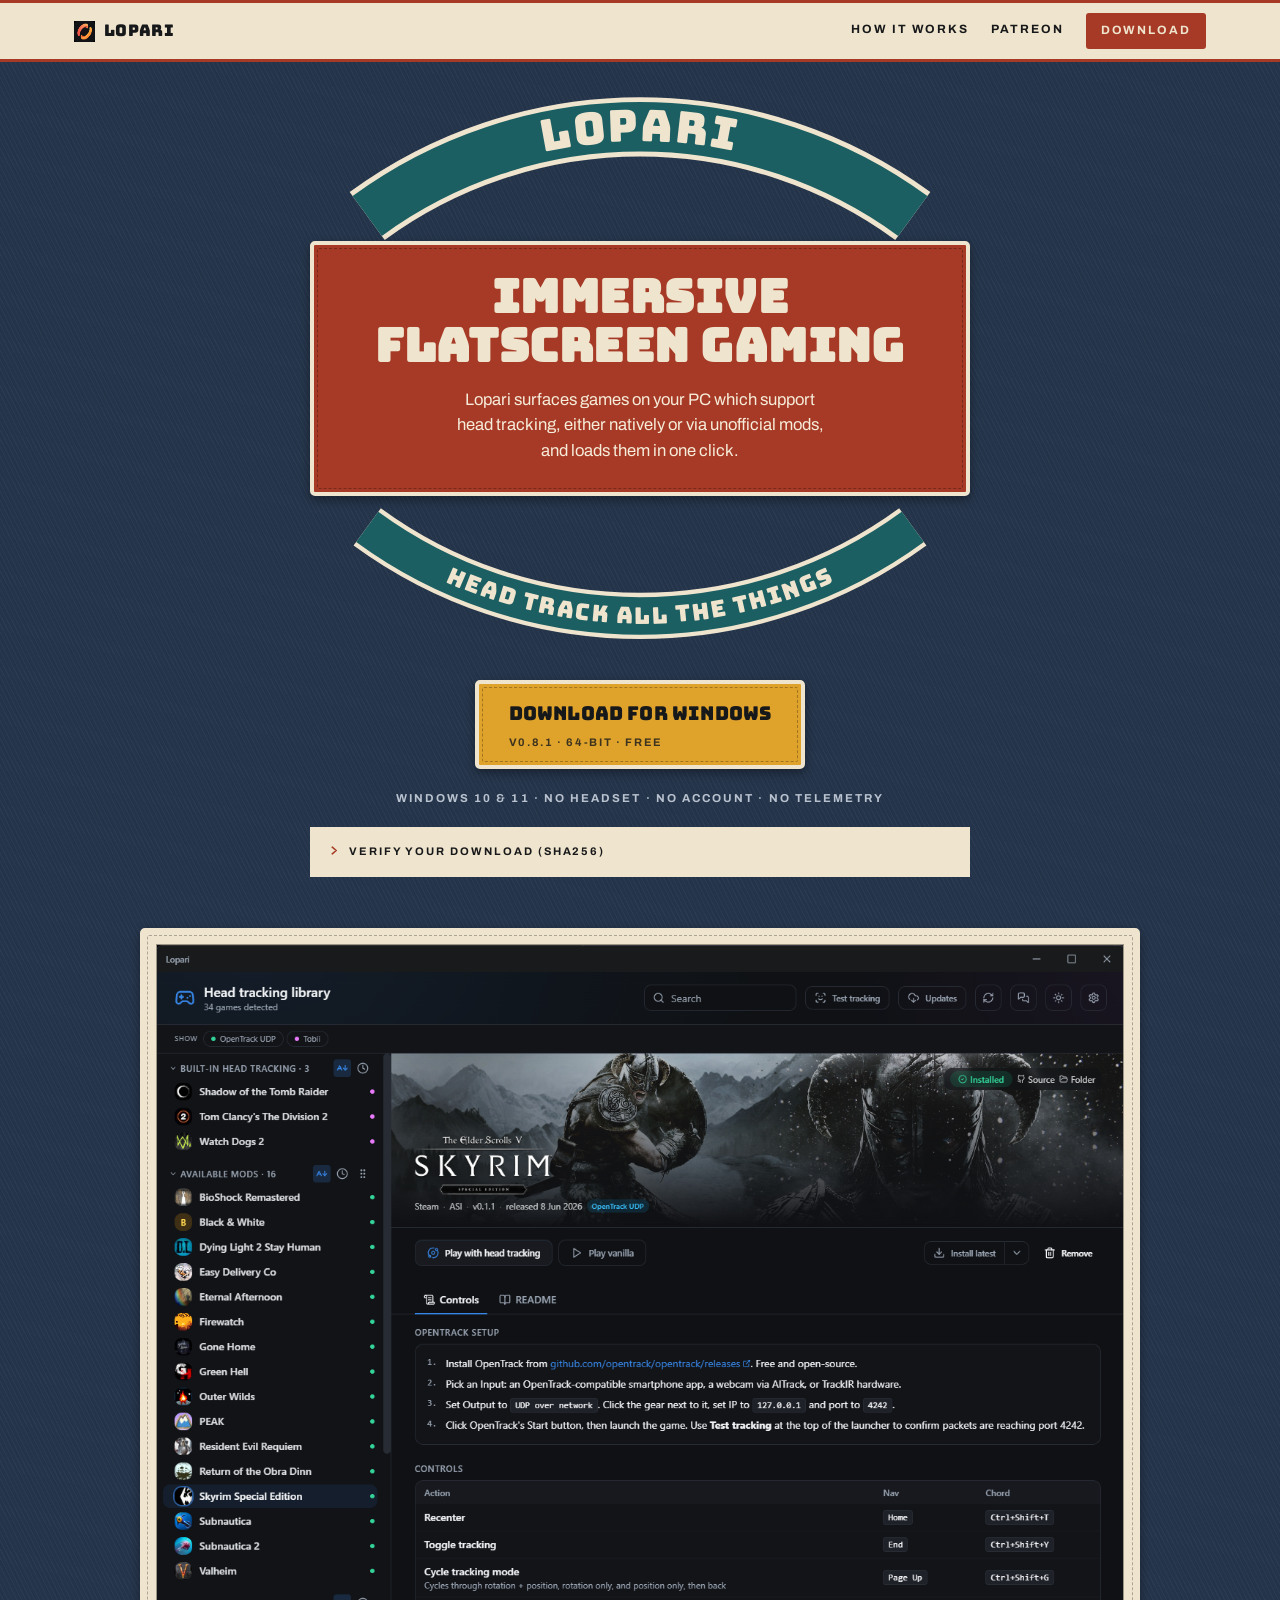
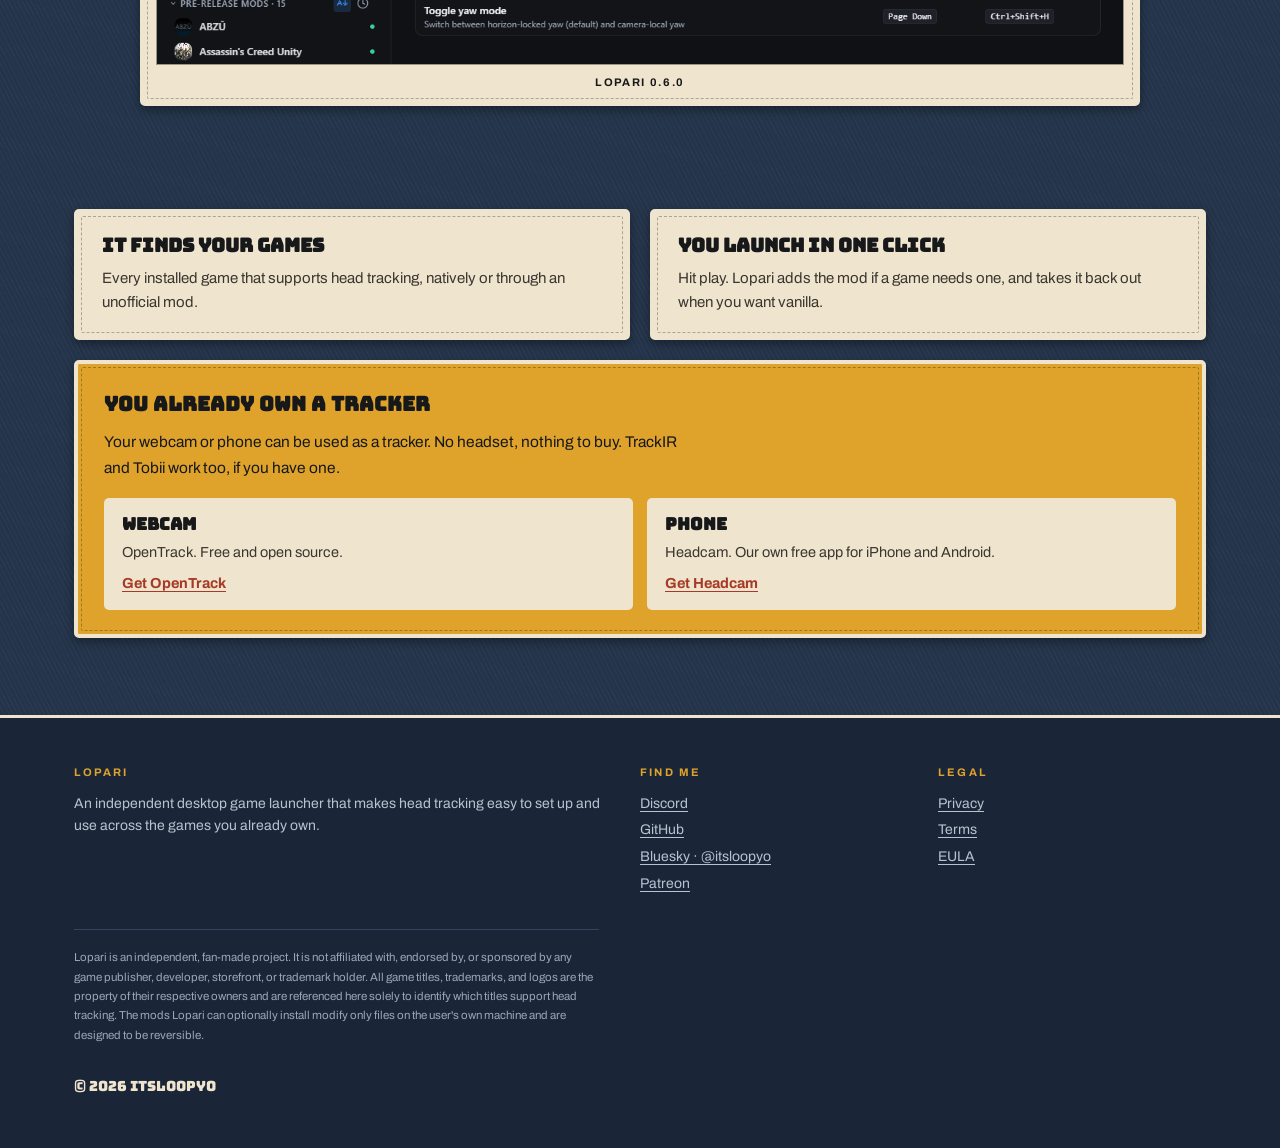
==== index.html @ d5bd9bbd "release: surface Lopari v0.8.1 on the download section" ====
<!doctype html>
<html lang="en">
<head>
<meta charset="utf-8" />
<meta name="viewport" content="width=device-width,initial-scale=1" />
<title>Lopari - a launcher for the head-tracking-capable games on your PC</title>
<meta name="description" content="Lopari is a desktop game launcher. It surfaces the games you have installed that support head tracking, and launches any of them in one click." />
<meta property="og:title" content="Lopari" />
<meta property="og:description" content="A launcher for the head-tracking-capable games on your PC." />
<meta property="og:image" content="favicon.png" />
<meta name="theme-color" content="#24344a" />
<link rel="icon" type="image/png" href="favicon.png" />
<link rel="apple-touch-icon" href="favicon.png" />
<link rel="preload" href="fonts/bungee-latin.woff2" as="font" type="font/woff2" crossorigin />
<link rel="preload" href="fonts/archivo-latin-var.woff2" as="font" type="font/woff2" crossorigin />
<link rel="stylesheet" href="styles.css?v=3" />
</head>
<body>

<a class="skip-link" href="#main">Skip to content</a>

<header class="masthead">
  <div class="mast-row">
    <a href="index.html" class="mast-brand">
      <img src="favicon.png" alt="" width="21" height="21" />
      <span>Lopari</span>
    </a>
    <nav class="mast-nav" aria-label="Primary">
      <a href="#how">How it works</a>
      <a href="https://patreon.com/itsloopyo" target="_blank" rel="noopener">Patreon</a>
      <!-- MAST_DOWNLOAD:START -->
      <a class="action mast-cta" href="https://github.com/itsloopyo/lopari-releases/releases/download/v0.8.1/Lopari_0.8.1_x64-setup.exe">Download</a>
      <!-- MAST_DOWNLOAD:END -->
    </nav>
  </div>
</header>

<main id="main" class="wrap">

<section class="back" id="top">
  <svg class="rocker" viewBox="0 0 600 138" role="img" aria-label="Lopari">
    <path id="topArc" d="M52 110 A 420 420 0 0 1 548 110" fill="none" />
    <use href="#topArc" class="edge" />
    <use href="#topArc" class="field" />
    <text dy="13"><textPath href="#topArc" startOffset="50%" text-anchor="middle">LOPARI</textPath></text>
  </svg>

  <div class="crest patch">
    <h1>Immersive flatscreen gaming</h1>
    <p>
      Lopari surfaces games on your PC which support head tracking, either
      natively or via unofficial mods, and loads them in one click.
    </p>
  </div>

  <svg class="rocker small" viewBox="0 0 600 142" role="img" aria-label="Head track all the things">
    <path id="botArc" d="M52 28 A 420 420 0 0 0 548 28" fill="none" />
    <use href="#botArc" class="edge" />
    <use href="#botArc" class="field" />
    <text dy="7"><textPath href="#botArc" startOffset="50%" text-anchor="middle">HEAD TRACK ALL THE THINGS</textPath></text>
  </svg>

  <!-- HERO_DOWNLOAD:START -->
  <div class="hero-actions">
    <a class="action" href="https://github.com/itsloopyo/lopari-releases/releases/download/v0.8.1/Lopari_0.8.1_x64-setup.exe">
      <span class="action-main">Download for Windows</span>
      <span class="action-sub">v0.8.1 · 64-bit · free</span>
    </a>
  </div>
  <p class="hero-spec">Windows 10 &amp; 11 · No headset · No account · No telemetry</p>
  <details class="download-verify">
    <summary>Verify your download (SHA256)</summary>
    <p>Optional. Confirm the installer matches what CI built:</p>
    <pre><code>Get-FileHash .\Lopari_0.8.1_x64-setup.exe -Algorithm SHA256</code></pre>
    <p>Expected digest for this release:</p>
    <p><code class="sha-digest">e4c35763a89f9e93c17691004181b3b7af834175a541b68fea703dab5a904b85</code></p>
  </details>
  <!-- HERO_DOWNLOAD:END -->

  <figure class="woven patch">
    <img src="screenshot-hero.png" width="1319" height="981"
         alt="The Lopari launcher: a sidebar of detected head-tracking games with Skyrim selected, showing its head-tracking controls and setup." />
    <figcaption>Lopari 0.6.0</figcaption>
  </figure>
</section>

<div class="ribbons" id="how">
  <section class="ribbon patch">
    <h2>It finds your games</h2>
    <p>Every installed game that supports head tracking, natively or through an unofficial mod.</p>
  </section>
  <section class="ribbon patch">
    <h2>You launch in one click</h2>
    <p>Hit play. Lopari adds the mod if a game needs one, and takes it back out when you want vanilla.</p>
  </section>
</div>

<section class="bring patch">
  <h2>You already own a tracker</h2>
  <p>
    Your webcam or phone can be used as a tracker. No headset, nothing to buy.
    TrackIR and Tobii work too, if you have one.
  </p>
  <div class="picks">
    <div class="pick">
      <h3>Webcam</h3>
      <p>OpenTrack. Free and open source.</p>
      <p><a href="https://github.com/opentrack/opentrack/releases" target="_blank" rel="noopener">Get OpenTrack</a></p>
    </div>
    <div class="pick">
      <h3>Phone</h3>
      <p>Headcam. Our own free app for iPhone and Android.</p>
      <p><a href="https://headcam.app" target="_blank" rel="noopener">Get Headcam</a></p>
    </div>
  </div>
</section>

</main>

<footer class="colophon">
  <div class="colo-grid">
    <div class="colo-cell">
      <p class="colo-label">Lopari</p>
      <p>An independent desktop game launcher that makes head tracking easy to set up and use across the games you already own.</p>
    </div>
    <div class="colo-cell">
      <p class="colo-label">Find me</p>
      <ul>
        <li><a href="https://discord.com/invite/dxyZdyFNT9" target="_blank" rel="noopener">Discord</a></li>
        <li><a href="https://github.com/itsloopyo" target="_blank" rel="noopener">GitHub</a></li>
        <li><a href="https://bsky.app/profile/itsloopyo.bsky.social" target="_blank" rel="noopener">Bluesky · @itsloopyo</a></li>
        <li><a href="https://patreon.com/itsloopyo" target="_blank" rel="noopener">Patreon</a></li>
      </ul>
    </div>
    <div class="colo-cell">
      <p class="colo-label">Legal</p>
      <ul>
        <li><a href="privacy.html">Privacy</a></li>
        <li><a href="terms.html">Terms</a></li>
        <li><a href="eula.html">EULA</a></li>
      </ul>
    </div>

    <p class="disclaimer">
    Lopari is an independent, fan-made project. It is not affiliated with, endorsed by, or sponsored by any game publisher, developer, storefront, or trademark holder. All game titles, trademarks, and logos are the property of their respective owners and are referenced here solely to identify which titles support head tracking. The mods Lopari can optionally install modify only files on the user's own machine and are designed to be reversible.
  </p>

    <p class="copyline">© 2026 itsloopyo</p>
  </div>
</footer>

</body>
</html>
---- styles.css ----
@font-face {
  font-family: "Bungee";
  src: url("fonts/bungee-latin.woff2") format("woff2");
  font-weight: 400;
  font-style: normal;
  font-display: swap;
}
@font-face {
  font-family: "Archivo";
  src: url("fonts/archivo-latin-var.woff2") format("woff2");
  font-weight: 400 700;
  font-style: normal;
  font-display: swap;
}

:root {
  --denim: #24344a;
  --denim-dk: #1a2637;
  --cream: #efe4cd;
  --cream-2: #e2d6bd;
  --thread: #b9c2cf;
  --gold: #dfa32c;
  --gold-lt: #f0b73f;
  --rust: #a63a26;
  --rust-dk: #8e3020;
  --teal: #1c5f63;
  --ink: #17181a;
  --ink-2: #3a3630;

  --disp: "Bungee", system-ui, sans-serif;
  --body: "Archivo", system-ui, sans-serif;

  --shell: 1180px;
  --pad: 24px;
}

* { box-sizing: border-box; margin: 0; padding: 0; }

html {
  -webkit-text-size-adjust: 100%;
  scroll-behavior: smooth;
}
@media (prefers-reduced-motion: reduce) {
  html { scroll-behavior: auto; }
  *, *::before, *::after {
    animation-duration: 0.01ms !important;
    animation-iteration-count: 1 !important;
    transition-duration: 0.01ms !important;
  }
}

body {
  background: var(--denim);
  color: var(--cream);
  font-family: var(--body);
  font-size: 16px;
  line-height: 1.6;
  text-rendering: optimizeLegibility;
  -webkit-font-smoothing: antialiased;
  /* denim twill: two passes of the same weave angle */
  background-image:
    repeating-linear-gradient(63deg, rgba(255,255,255,0.030) 0 1px, transparent 1px 4px),
    repeating-linear-gradient(63deg, rgba(0,0,0,0.045) 0 1px, transparent 1px 7px);
}

img { display: block; max-width: 100%; height: auto; }
ul, ol { list-style: none; }
a { color: inherit; }

::selection { background: var(--gold); color: var(--ink); }

:focus-visible {
  outline: 3px solid var(--ink);
  outline-offset: 2px;
  box-shadow: 0 0 0 6px var(--gold);
}

* { scrollbar-color: var(--gold) var(--denim-dk); }
::-webkit-scrollbar { width: 13px; height: 13px; }
::-webkit-scrollbar-track { background: var(--denim-dk); }
::-webkit-scrollbar-thumb { background: var(--gold); border: 3px solid var(--denim-dk); }

.wrap { max-width: var(--shell); margin: 0 auto; padding: 0 var(--pad); }

.skip-link {
  position: absolute;
  left: 16px;
  top: -60px;
  background: var(--gold);
  color: var(--ink);
  font-weight: 700;
  font-size: 12px;
  letter-spacing: 0.14em;
  text-transform: uppercase;
  text-decoration: none;
  padding: 10px 16px;
  z-index: 100;
  transition: top 120ms ease;
}
.skip-link:focus { top: 16px; }

/* ------------------------------------------------------------------ *
 * A patch. Merrowed edge, then the stitch line just inside it.
 * ------------------------------------------------------------------ */
.patch {
  position: relative;
  border: 4px solid var(--cream);
  border-radius: 5px;
  box-shadow: 0 4px 10px rgba(0, 0, 0, 0.34);
}
.patch::after {
  content: "";
  position: absolute;
  inset: 3px;
  border: 1.5px dashed rgba(0, 0, 0, 0.28);
  border-radius: 2px;
  pointer-events: none;
}

/* ------------------------------------------------------------------ *
 * Woven-label masthead. Shared with the legal pages.
 * ------------------------------------------------------------------ */
.masthead {
  background: var(--cream);
  color: var(--ink);
  border-top: 3px solid var(--rust);
  border-bottom: 3px solid var(--rust);
}
.mast-row {
  max-width: var(--shell);
  margin: 0 auto;
  padding: 0 var(--pad);
  display: flex;
  align-items: center;
  gap: 26px;
  height: 56px;
}
.mast-brand {
  display: flex;
  align-items: center;
  gap: 9px;
  font-family: var(--disp);
  font-size: 16px;
  letter-spacing: 0.02em;
  text-decoration: none;
}
.mast-brand img { width: 21px; height: 21px; }
.mast-nav {
  margin-left: auto;
  display: flex;
  align-items: center;
  gap: 22px;
}
.mast-nav a {
  font-size: 12px;
  font-weight: 700;
  letter-spacing: 0.16em;
  text-transform: uppercase;
  text-decoration: none;
  padding: 4px 0;
  border-bottom: 2px solid transparent;
  transition: border-color 130ms ease;
}
.mast-nav a:hover { border-bottom-color: var(--rust); }
.mast-nav .mast-cta {
  background: var(--rust);
  color: var(--cream);
  padding: 8px 15px;
  border-radius: 3px;
  border-bottom: none;
  transition: background 130ms ease;
  font-family: var(--body);
  font-size: 12px;
  border: 0;
  box-shadow: none;
  transform: none;
}
.mast-nav .mast-cta::after { content: none; }
.mast-nav .mast-cta:hover { background: var(--rust-dk); transform: none; }

/* ------------------------------------------------------------------ *
 * The back panel: rocker, crest, rocker.
 * ------------------------------------------------------------------ */
@keyframes settle {
  from { transform: translateY(-11px) scale(0.985); }
  to { transform: none; }
}
.back > .rocker,
.back > .crest {
  animation: settle 620ms cubic-bezier(0.16, 1, 0.3, 1) backwards;
}
.back > .crest { animation-delay: 70ms; }
.back > .rocker.small { animation-delay: 140ms; }

.back {
  padding: clamp(22px, 2.6vw, 40px) 0 clamp(30px, 4vw, 56px);
  text-align: center;
}

.rocker {
  width: min(660px, 100%);
  margin: 0 auto;
  display: block;
}
.rocker text {
  font-family: var(--disp);
  fill: var(--cream);
  font-size: 40px;
  letter-spacing: 0.06em;
}
.rocker .edge { stroke: var(--cream); stroke-width: 54; fill: none; }
.rocker .field { stroke: var(--teal); stroke-width: 45; fill: none; }
.rocker.small text { font-size: 21px; }
.rocker.small .edge { stroke-width: 42; }
.rocker.small .field { stroke-width: 34; }

.crest {
  width: min(660px, 100%);
  margin: -6px auto 0;
  background: var(--rust);
  padding: clamp(18px, 2.2vw, 28px) clamp(18px, 3vw, 36px);
}
.crest h1 {
  font-family: var(--disp);
  font-size: clamp(25px, 3.6vw, 46px);
  line-height: 1.06;
  letter-spacing: 0.01em;
  text-wrap: balance;
}
.crest p {
  margin: 16px auto 0;
  max-width: 38ch;
  font-size: clamp(15px, 1.3vw, 17.5px);
  line-height: 1.55;
  color: #f6ecd9;
}

/* The download patch. These class names (action, action-main, action-sub,
   hero-spec, download-verify, sha-digest, mast-cta) are regenerated verbatim
   inside index.html's MAST_DOWNLOAD and HERO_DOWNLOAD markers by
   scripts/update-latest.mjs at release time. Renaming one here without
   editing that script in the same commit silently reverts the hero on the
   next release. Check with a round trip: run the generator, diff the page. */
.hero-actions {
  margin-top: clamp(18px, 2.2vw, 28px);
  display: flex;
  flex-wrap: wrap;
  gap: 14px;
  justify-content: center;
}
.action {
  position: relative;
  display: inline-block;
  background: var(--gold);
  color: var(--ink);
  border: 4px solid var(--cream);
  border-radius: 5px;
  box-shadow: 0 4px 10px rgba(0, 0, 0, 0.34);
  padding: 15px 30px 13px;
  text-decoration: none;
  text-align: left;
  font-family: var(--disp);
  font-size: 19px;
  letter-spacing: 0.01em;
  transition: transform 140ms cubic-bezier(0.2, 0.9, 0.2, 1), background 140ms ease;
}
.action::after {
  content: "";
  position: absolute;
  inset: 3px;
  border: 1.5px dashed rgba(0, 0, 0, 0.28);
  border-radius: 2px;
  pointer-events: none;
}
.action:hover { background: var(--gold-lt); transform: translateY(-3px) rotate(-0.6deg); }
.action:focus-visible {
  box-shadow: 0 4px 10px rgba(0, 0, 0, 0.34), 0 0 0 6px var(--gold);
}
.mast-nav .mast-cta:focus-visible { box-shadow: 0 0 0 6px var(--gold); }
.action-main { display: block; }
.action-sub {
  display: block;
  margin-top: 5px;
  font-family: var(--body);
  font-weight: 700;
  font-size: 11px;
  letter-spacing: 0.15em;
  text-transform: uppercase;
  opacity: 0.8;
}
.hero-spec {
  margin-top: 20px;
  font-size: 11.5px;
  font-weight: 700;
  letter-spacing: 0.18em;
  text-transform: uppercase;
  color: var(--thread);
}

/* woven photo label holding the screenshot */
.woven {
  margin: clamp(30px, 4vw, 56px) auto 0;
  width: min(1000px, 100%);
  background: var(--cream);
  padding: 12px 12px 0;
}
.woven img {
  width: 100%;
  border: 1px solid rgba(0, 0, 0, 0.35);
}
.woven figcaption {
  padding: 9px 2px 11px;
  color: var(--ink);
  font-size: 11px;
  font-weight: 700;
  letter-spacing: 0.15em;
  text-transform: uppercase;
}

/* ------------------------------------------------------------------ *
 * Ribbons, the tracker note, the care label.
 * ------------------------------------------------------------------ */
.ribbons {
  margin-top: clamp(30px, 4vw, 56px);
  display: grid;
  grid-template-columns: repeat(auto-fit, minmax(280px, 1fr));
  gap: 20px;
}
.ribbon {
  background: var(--cream);
  color: var(--ink);
  padding: 22px 24px;
}
.ribbon h2 {
  font-family: var(--disp);
  font-size: 19px;
  line-height: 1.2;
  margin-bottom: 9px;
}
.ribbon p { font-size: 15px; line-height: 1.6; color: var(--ink-2); }

.bring {
  margin-top: 20px;
  background: var(--gold);
  color: var(--ink);
  padding: 24px 26px;
}
.bring h2 { font-family: var(--disp); font-size: 20px; margin-bottom: 9px; }
.bring p { font-size: 15.5px; line-height: 1.62; max-width: 64ch; }
.picks {
  margin-top: 18px;
  display: grid;
  grid-template-columns: repeat(auto-fit, minmax(240px, 1fr));
  gap: 14px;
}
.pick {
  background: var(--cream);
  border-radius: 5px;
  padding: 16px 18px;
}
.pick h3 {
  font-family: var(--disp);
  font-size: 17px;
  line-height: 1.2;
  margin-bottom: 7px;
}
.pick p { font-size: 14.5px; line-height: 1.55; color: var(--ink-2); max-width: none; }
.pick p + p { margin-top: 8px; }
.pick a {
  color: var(--rust);
  font-weight: 700;
  text-underline-offset: 3px;
}
.pick a:hover { color: var(--rust-dk); }
.download-verify {
  width: min(660px, 100%);
  margin-top: 20px;
  margin-inline: auto;
  text-align: left;
  background: var(--cream);
  color: var(--ink);
  padding: 16px 20px;
}
.download-verify summary {
  cursor: pointer;
  list-style: none;
  font-size: 11px;
  font-weight: 700;
  letter-spacing: 0.18em;
  text-transform: uppercase;
}
.download-verify summary::marker { content: ""; }
.download-verify summary::-webkit-details-marker { display: none; }
.download-verify summary::before {
  content: "";
  display: inline-block;
  width: 9px;
  height: 9px;
  margin-right: 10px;
  background: var(--rust);
  -webkit-mask: url("data:image/svg+xml,%3Csvg xmlns='http://www.w3.org/2000/svg' viewBox='0 0 8 10'%3E%3Cpath d='M1.4 1.2 L6 5 L1.4 8.8' fill='none' stroke='%23000' stroke-width='1.8' stroke-linecap='round' stroke-linejoin='round'/%3E%3C/svg%3E") no-repeat center / contain;
  mask: url("data:image/svg+xml,%3Csvg xmlns='http://www.w3.org/2000/svg' viewBox='0 0 8 10'%3E%3Cpath d='M1.4 1.2 L6 5 L1.4 8.8' fill='none' stroke='%23000' stroke-width='1.8' stroke-linecap='round' stroke-linejoin='round'/%3E%3C/svg%3E") no-repeat center / contain;
  transition: transform 160ms ease;
}
.download-verify[open] summary::before { transform: rotate(90deg); }
.download-verify p { margin-top: 11px; font-size: 13.5px; color: var(--ink-2); }
.download-verify pre { margin-top: 7px; }
.download-verify code,
.download-verify pre code {
  display: block;
  padding: 10px 12px;
  background: var(--cream-2);
  border: 1px solid #c3b699;
  font-family: ui-monospace, "Cascadia Mono", Consolas, monospace;
  font-size: 12px;
  word-break: break-all;
  white-space: pre-wrap;
  font-variant-numeric: tabular-nums;
}

/* ------------------------------------------------------------------ *
 * Inside label (footer).
 * ------------------------------------------------------------------ */
.colophon {
  margin-top: clamp(48px, 6vw, 90px);
  background: var(--denim-dk);
  border-top: 3px solid var(--cream);
}
.colo-grid {
  max-width: var(--shell);
  margin: 0 auto;
  padding: clamp(28px, 3.6vw, 46px) var(--pad) clamp(34px, 4vw, 56px);
  display: grid;
  grid-template-columns: 2fr 1fr 1fr;
  gap: 30px;
}
.colo-cell .colo-label {
  font-size: 11px;
  font-weight: 700;
  letter-spacing: 0.2em;
  text-transform: uppercase;
  color: var(--gold);
  margin-bottom: 11px;
}
.colo-cell p,
.colo-cell li { font-size: 14px; line-height: 1.62; color: var(--thread); }
.colo-cell li { margin-bottom: 4px; }
.colo-cell a { text-underline-offset: 3px; }
.disclaimer {
  grid-column: 1 / -1;
  max-width: 75ch;
  border-top: 1px solid #33445e;
  padding-top: 18px;
  font-size: 11.5px;
  line-height: 1.68;
  color: #9aa6b8;
}
.copyline {
  grid-column: 1 / -1;
  font-family: var(--disp);
  font-size: 14px;
  color: var(--cream);
}

/* ------------------------------------------------------------------ *
 * Legal pages.
 * ------------------------------------------------------------------ */
.legal {
  max-width: 74ch;
  margin: 0 auto;
  padding: clamp(30px, 4vw, 60px) var(--pad) clamp(40px, 5vw, 80px);
}
.legal h1 {
  font-family: var(--disp);
  font-size: clamp(26px, 3.4vw, 40px);
  line-height: 1.1;
  margin-bottom: 12px;
}
.legal h2 {
  font-family: var(--disp);
  font-size: clamp(17px, 1.7vw, 21px);
  line-height: 1.25;
  margin: 34px 0 10px;
}
.legal h3 {
  font-size: 16px;
  font-weight: 700;
  letter-spacing: 0.02em;
  margin: 22px 0 8px;
}
.legal .stamp {
  font-size: 11.5px;
  font-weight: 700;
  letter-spacing: 0.16em;
  text-transform: uppercase;
  color: var(--thread);
  margin-bottom: 26px;
}
.legal .summary {
  background: var(--cream);
  color: var(--ink);
  padding: 20px 22px;
  margin-bottom: 30px;
  font-size: 15.5px;
  line-height: 1.6;
}
.legal p,
.legal li { font-size: 16px; line-height: 1.7; color: #d9dfe8; }
.legal ul,
.legal ol { margin: 12px 0 12px 0; }
.legal li {
  position: relative;
  padding-left: 20px;
  margin-bottom: 7px;
}
.legal li::before {
  content: "";
  position: absolute;
  left: 0;
  top: 0.62em;
  width: 7px;
  height: 7px;
  background: var(--gold);
}
.legal ol { counter-reset: legal; }
.legal ol li::before {
  counter-increment: legal;
  content: counter(legal) ".";
  background: none;
  top: 0;
  width: auto;
  height: auto;
  color: var(--gold);
  font-weight: 700;
}
.legal p { margin-bottom: 12px; }
.legal strong { color: var(--cream); }
.legal a { text-underline-offset: 3px; }
.legal-back {
  display: inline-block;
  margin-top: 34px;
  font-size: 12px;
  font-weight: 700;
  letter-spacing: 0.16em;
  text-transform: uppercase;
  color: var(--gold);
  text-underline-offset: 4px;
}

/* ------------------------------------------------------------------ *
 * Standalone card pages: support, run hand-off, patreon callback.
 * ------------------------------------------------------------------ */
.support-card,
.run-card,
.callback-card {
  max-width: 30rem;
  margin: clamp(60px, 12vw, 140px) auto;
  background: var(--cream);
  color: var(--ink);
  border: 4px solid var(--cream);
  border-radius: 5px;
  box-shadow: 0 4px 10px rgba(0, 0, 0, 0.34);
  padding: 30px 28px;
  text-align: center;
}
.support-card h1,
.run-card h1,
.callback-card h1 {
  font-family: var(--disp);
  font-size: 21px;
  line-height: 1.2;
  margin-bottom: 10px;
}
.support-card p,
.run-card p,
.callback-card p { font-size: 15px; line-height: 1.6; color: var(--ink-2); }
.support-card a,
.run-card a,
.callback-card a {
  color: var(--rust);
  font-weight: 700;
  text-underline-offset: 3px;
}
.run-card ul { margin-top: 20px; }
.run-card li { margin: 8px 0; }
.run-card .err,
.callback-card .err { color: var(--rust); }

/* ------------------------------------------------------------------ *
 * Narrow.
 * ------------------------------------------------------------------ */
@media (max-width: 820px) {
  :root { --pad: 16px; }
  .rocker text { font-size: 62px; }
  .mast-row { gap: 14px; }
  .mast-nav { gap: 14px; }
  .mast-nav a:not(.mast-cta) { display: none; }
  .hero-actions { flex-direction: column; align-items: stretch; }
  .action { text-align: center; }
  .colo-grid { grid-template-columns: 1fr; gap: 24px; }
  .legal { padding-top: 26px; }
}
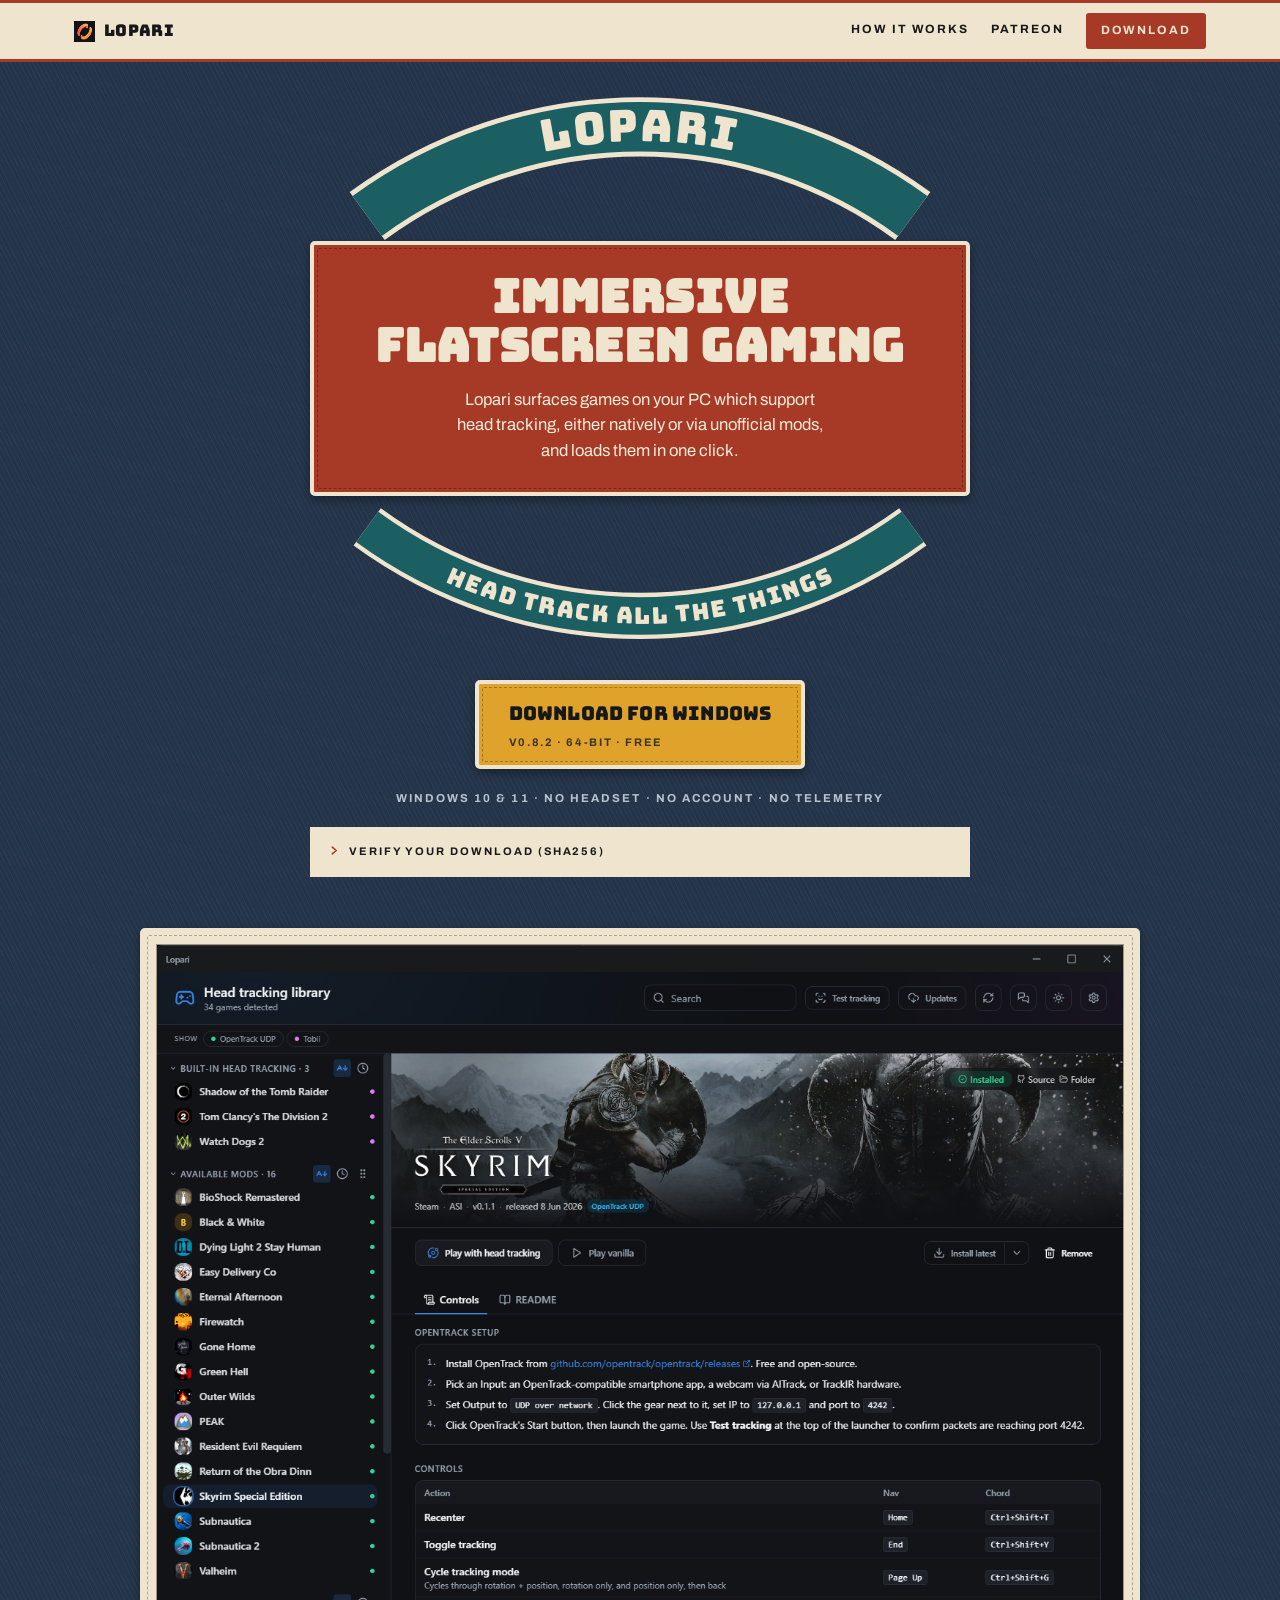
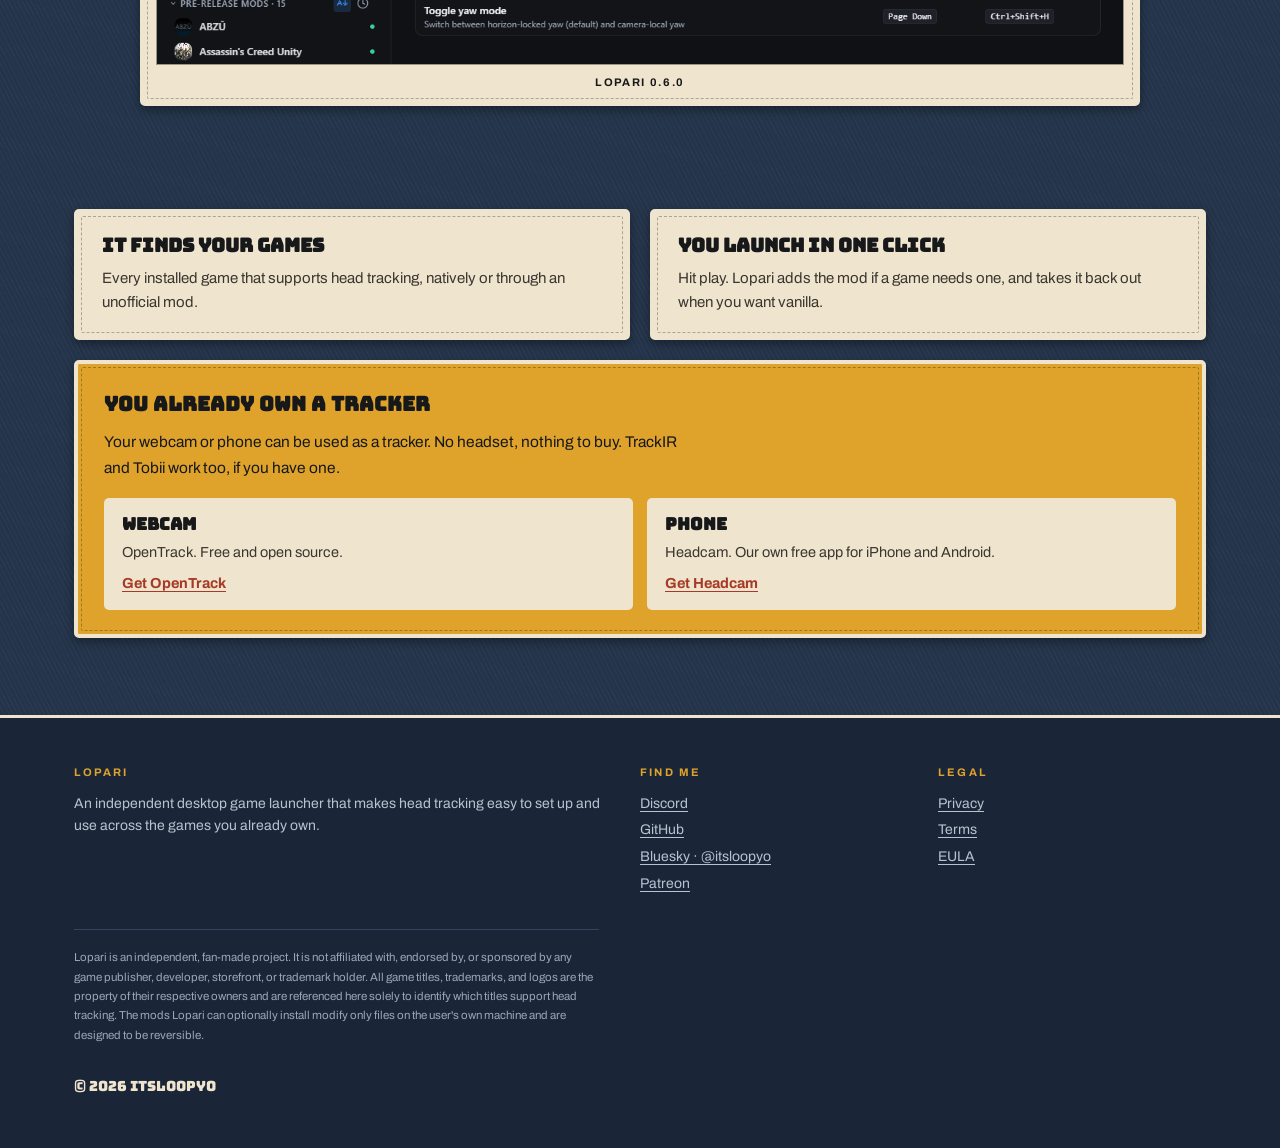
==== commit d812932e: "release: surface Lopari v0.8.2 on the download section" ====
--- a/index.html
+++ b/index.html
@@ -29,7 +29,7 @@
       <a href="#how">How it works</a>
       <a href="https://patreon.com/itsloopyo" target="_blank" rel="noopener">Patreon</a>
       <!-- MAST_DOWNLOAD:START -->
-      <a class="action mast-cta" href="https://github.com/itsloopyo/lopari-releases/releases/download/v0.8.1/Lopari_0.8.1_x64-setup.exe">Download</a>
+      <a class="action mast-cta" href="https://github.com/itsloopyo/lopari-releases/releases/download/v0.8.2/Lopari_0.8.2_x64-setup.exe">Download</a>
       <!-- MAST_DOWNLOAD:END -->
     </nav>
   </div>
@@ -62,18 +62,18 @@
 
   <!-- HERO_DOWNLOAD:START -->
   <div class="hero-actions">
-    <a class="action" href="https://github.com/itsloopyo/lopari-releases/releases/download/v0.8.1/Lopari_0.8.1_x64-setup.exe">
+    <a class="action" href="https://github.com/itsloopyo/lopari-releases/releases/download/v0.8.2/Lopari_0.8.2_x64-setup.exe">
       <span class="action-main">Download for Windows</span>
-      <span class="action-sub">v0.8.1 · 64-bit · free</span>
+      <span class="action-sub">v0.8.2 · 64-bit · free</span>
     </a>
   </div>
   <p class="hero-spec">Windows 10 &amp; 11 · No headset · No account · No telemetry</p>
   <details class="download-verify">
     <summary>Verify your download (SHA256)</summary>
     <p>Optional. Confirm the installer matches what CI built:</p>
-    <pre><code>Get-FileHash .\Lopari_0.8.1_x64-setup.exe -Algorithm SHA256</code></pre>
+    <pre><code>Get-FileHash .\Lopari_0.8.2_x64-setup.exe -Algorithm SHA256</code></pre>
     <p>Expected digest for this release:</p>
-    <p><code class="sha-digest">e4c35763a89f9e93c17691004181b3b7af834175a541b68fea703dab5a904b85</code></p>
+    <p><code class="sha-digest">59531307ff4408031411d386b4c603b4ff95a0511384ada3bb9951b573320cf7</code></p>
   </details>
   <!-- HERO_DOWNLOAD:END -->
 
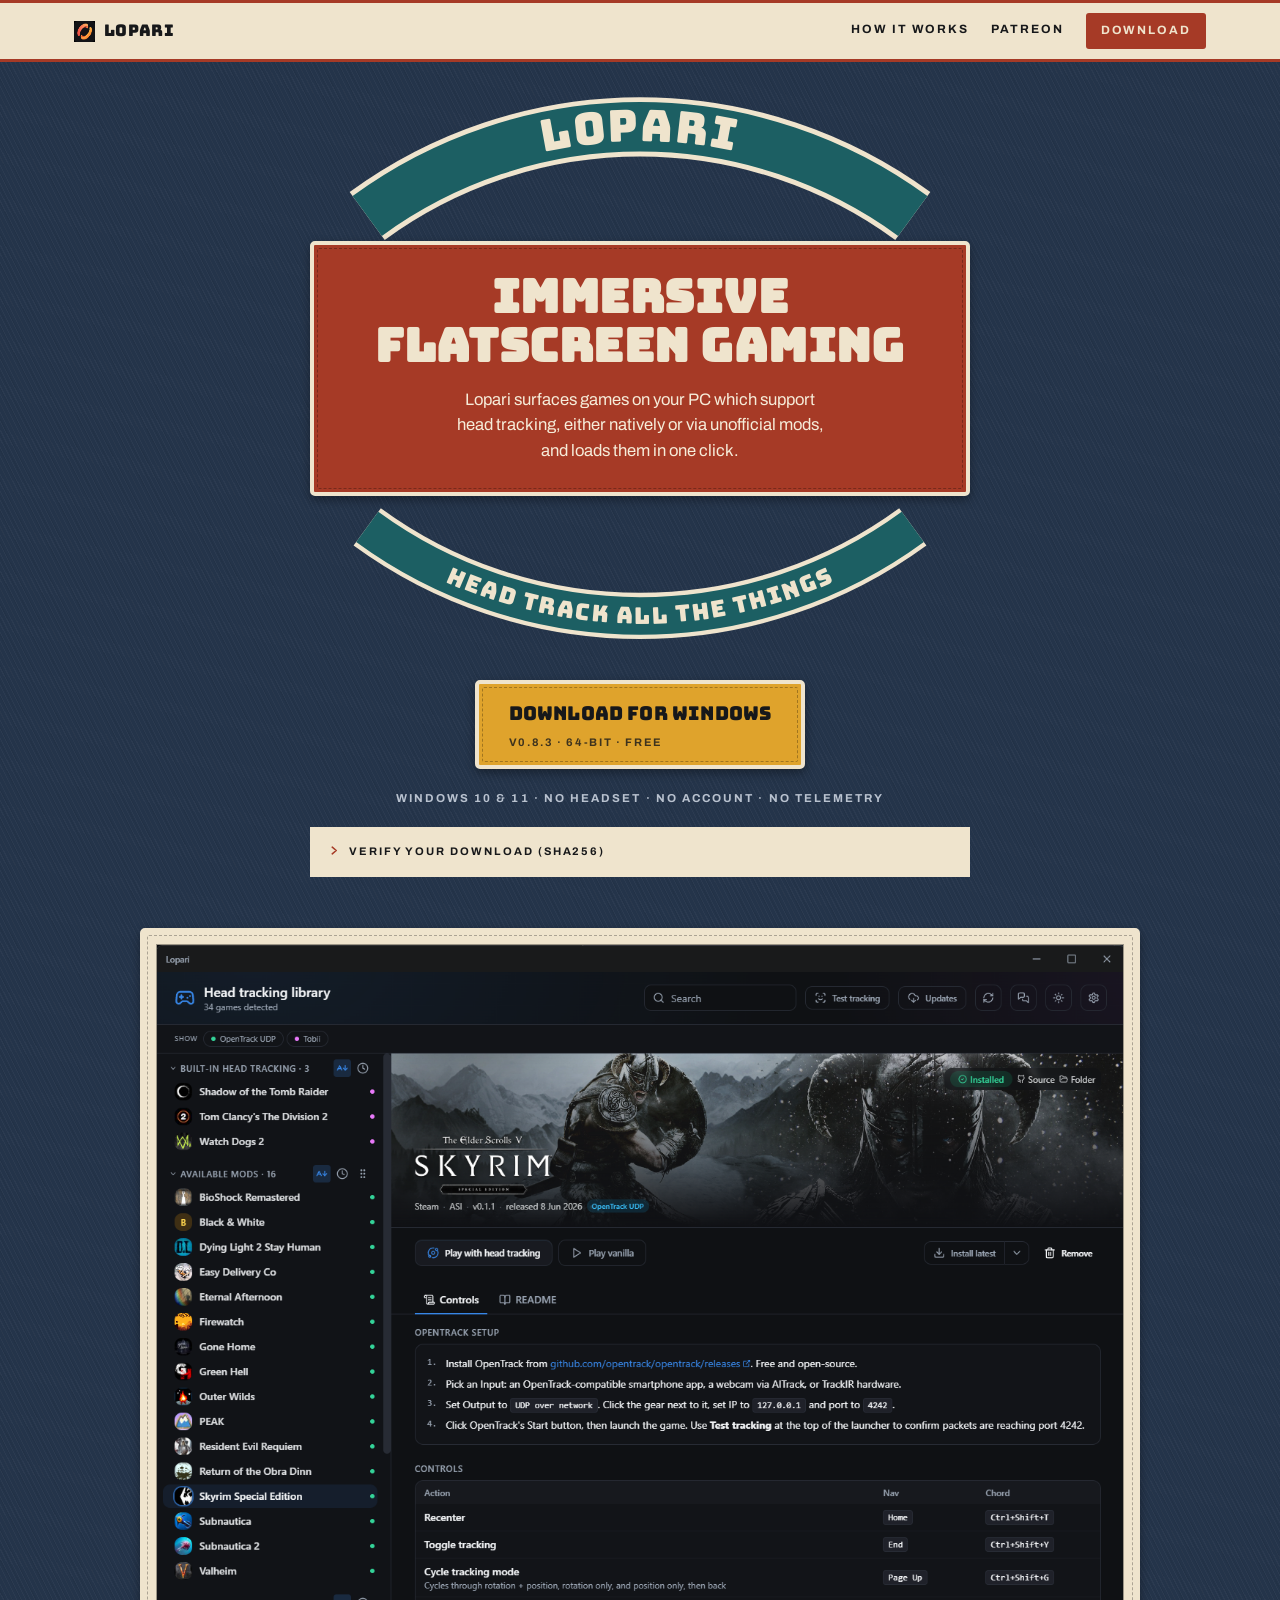
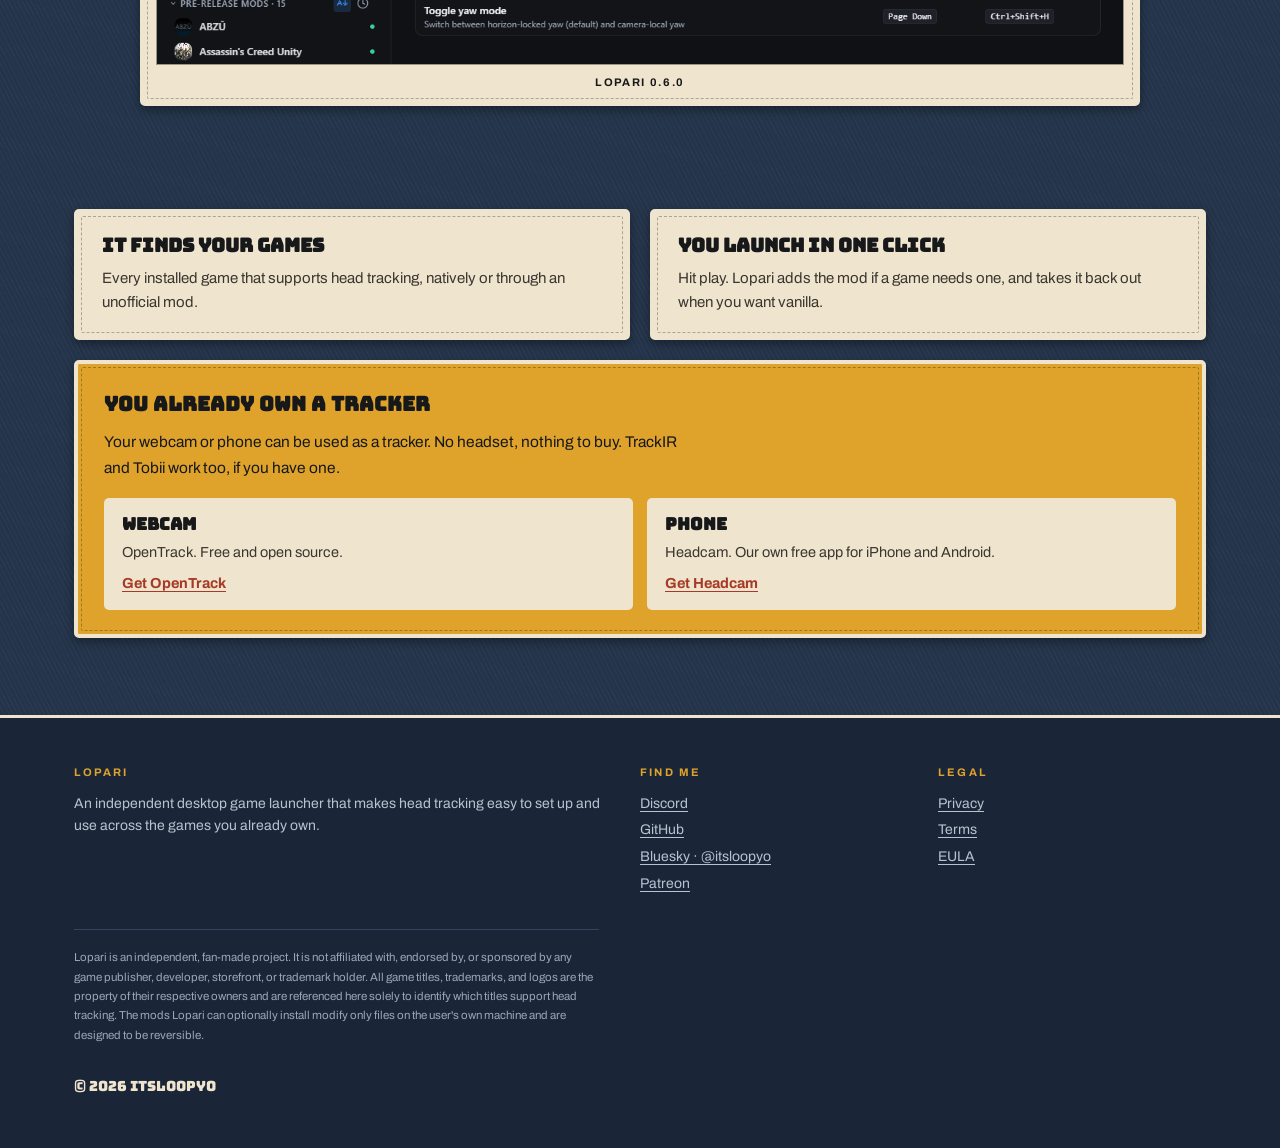
==== commit f0cbb1de: "release: surface Lopari v0.8.3 on the download section" ====
--- a/index.html
+++ b/index.html
@@ -29,7 +29,7 @@
       <a href="#how">How it works</a>
       <a href="https://patreon.com/itsloopyo" target="_blank" rel="noopener">Patreon</a>
       <!-- MAST_DOWNLOAD:START -->
-      <a class="action mast-cta" href="https://github.com/itsloopyo/lopari-releases/releases/download/v0.8.2/Lopari_0.8.2_x64-setup.exe">Download</a>
+      <a class="action mast-cta" href="https://github.com/itsloopyo/lopari-releases/releases/download/v0.8.3/Lopari_0.8.3_x64-setup.exe">Download</a>
       <!-- MAST_DOWNLOAD:END -->
     </nav>
   </div>
@@ -62,18 +62,18 @@
 
   <!-- HERO_DOWNLOAD:START -->
   <div class="hero-actions">
-    <a class="action" href="https://github.com/itsloopyo/lopari-releases/releases/download/v0.8.2/Lopari_0.8.2_x64-setup.exe">
+    <a class="action" href="https://github.com/itsloopyo/lopari-releases/releases/download/v0.8.3/Lopari_0.8.3_x64-setup.exe">
       <span class="action-main">Download for Windows</span>
-      <span class="action-sub">v0.8.2 · 64-bit · free</span>
+      <span class="action-sub">v0.8.3 · 64-bit · free</span>
     </a>
   </div>
   <p class="hero-spec">Windows 10 &amp; 11 · No headset · No account · No telemetry</p>
   <details class="download-verify">
     <summary>Verify your download (SHA256)</summary>
     <p>Optional. Confirm the installer matches what CI built:</p>
-    <pre><code>Get-FileHash .\Lopari_0.8.2_x64-setup.exe -Algorithm SHA256</code></pre>
+    <pre><code>Get-FileHash .\Lopari_0.8.3_x64-setup.exe -Algorithm SHA256</code></pre>
     <p>Expected digest for this release:</p>
-    <p><code class="sha-digest">59531307ff4408031411d386b4c603b4ff95a0511384ada3bb9951b573320cf7</code></p>
+    <p><code class="sha-digest">c2bd63c4fc64d4e06df3b19d6beabe9db88dbb03eb7b6632f5740d42422e57b1</code></p>
   </details>
   <!-- HERO_DOWNLOAD:END -->
 
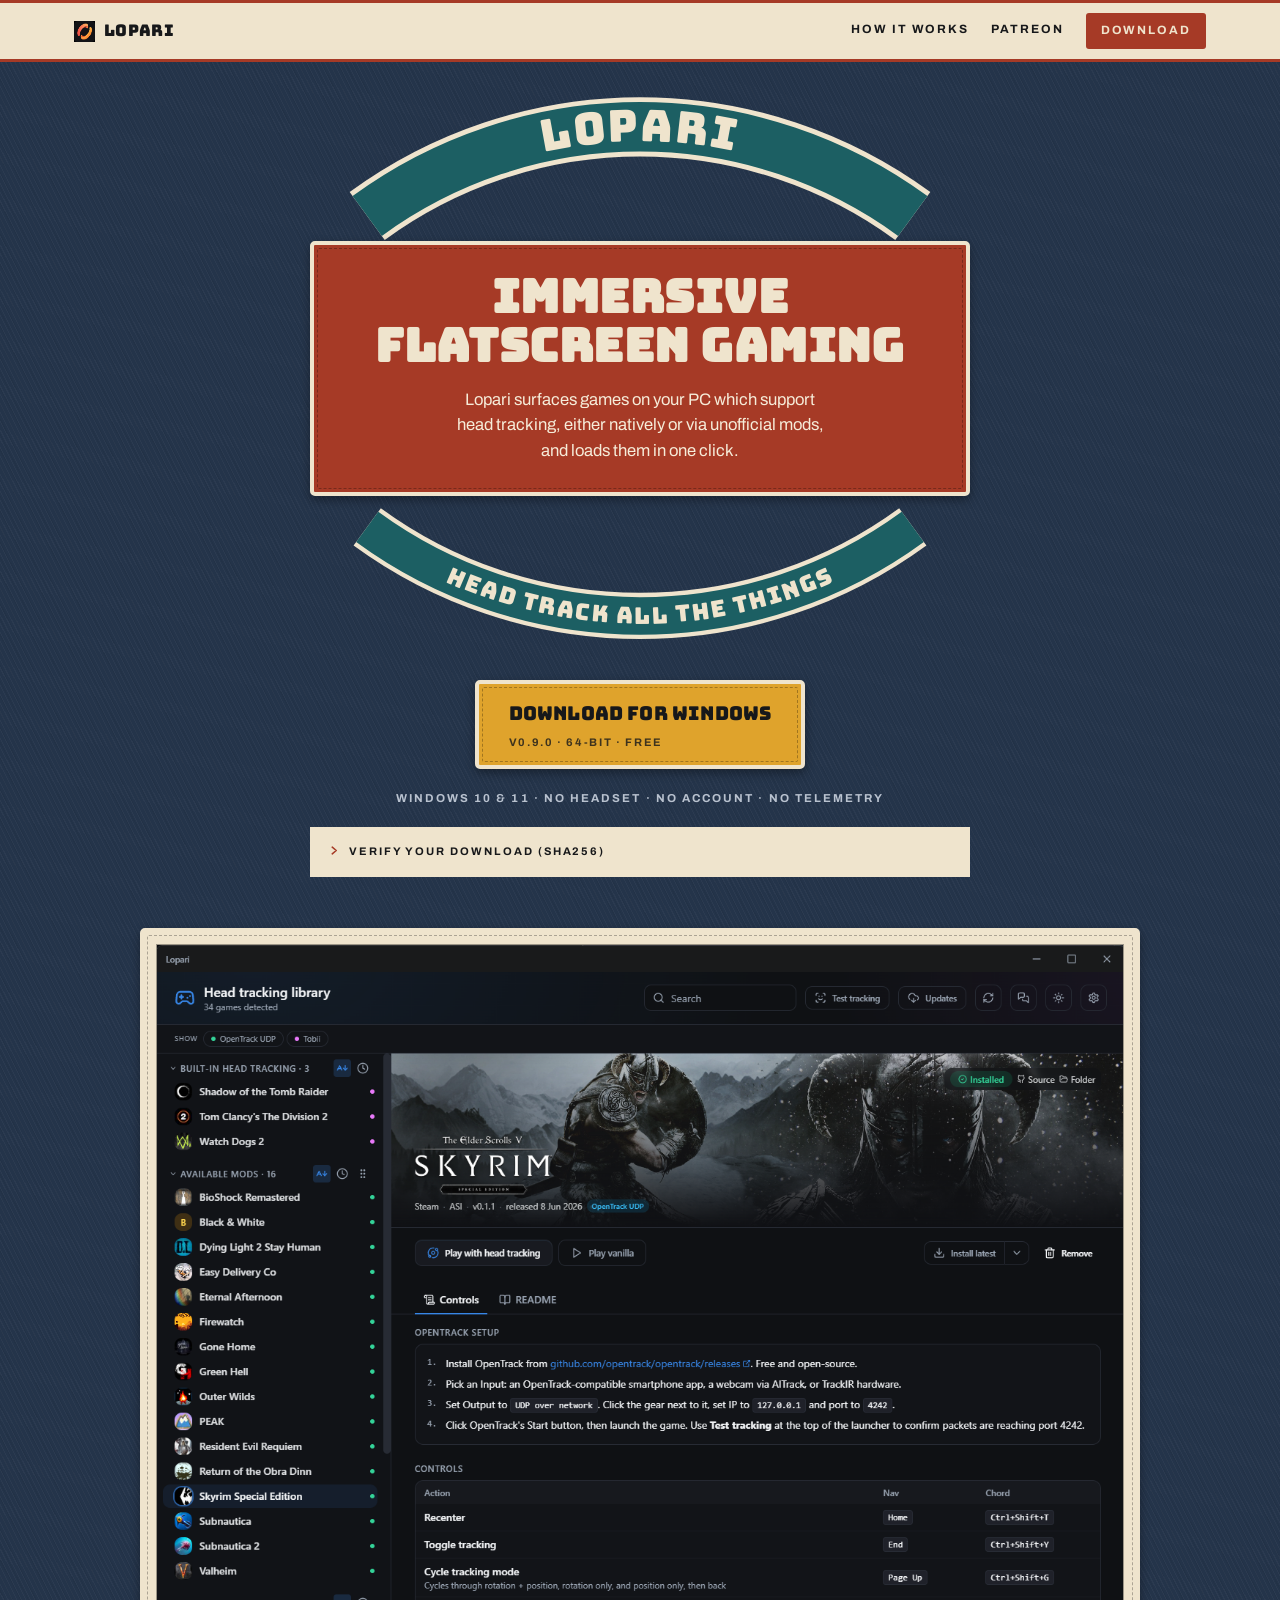
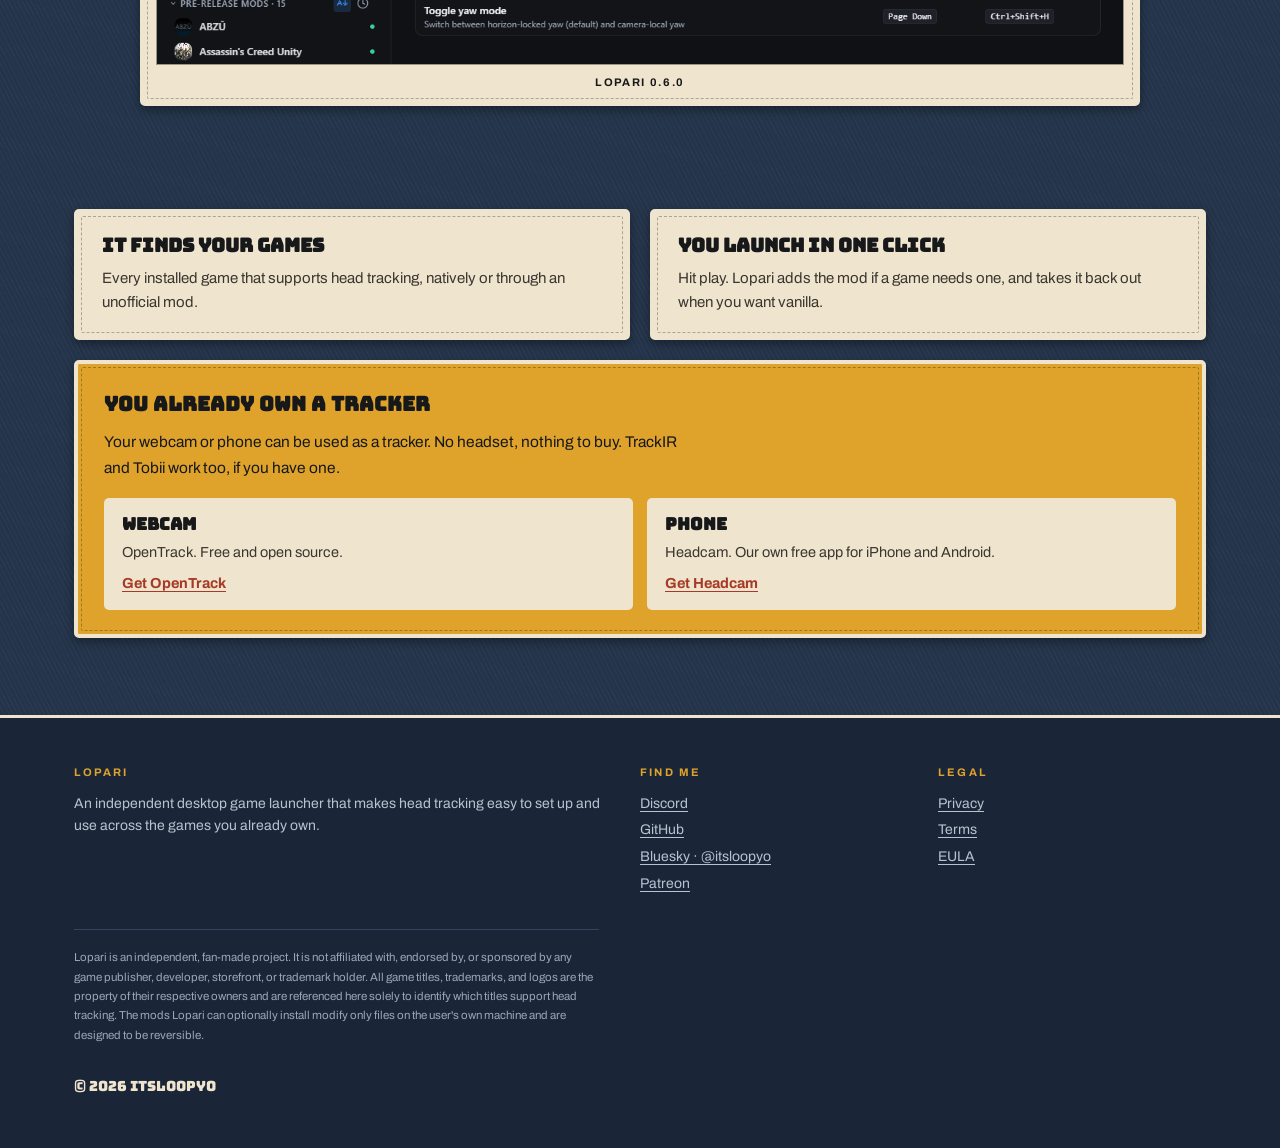
==== commit b667579f: "release: surface Lopari v0.9.0 on the download section" ====
--- a/index.html
+++ b/index.html
@@ -29,7 +29,7 @@
       <a href="#how">How it works</a>
       <a href="https://patreon.com/itsloopyo" target="_blank" rel="noopener">Patreon</a>
       <!-- MAST_DOWNLOAD:START -->
-      <a class="action mast-cta" href="https://github.com/itsloopyo/lopari-releases/releases/download/v0.8.3/Lopari_0.8.3_x64-setup.exe">Download</a>
+      <a class="action mast-cta" href="https://github.com/itsloopyo/lopari-releases/releases/download/v0.9.0/Lopari_0.9.0_x64-setup.exe">Download</a>
       <!-- MAST_DOWNLOAD:END -->
     </nav>
   </div>
@@ -62,18 +62,18 @@
 
   <!-- HERO_DOWNLOAD:START -->
   <div class="hero-actions">
-    <a class="action" href="https://github.com/itsloopyo/lopari-releases/releases/download/v0.8.3/Lopari_0.8.3_x64-setup.exe">
+    <a class="action" href="https://github.com/itsloopyo/lopari-releases/releases/download/v0.9.0/Lopari_0.9.0_x64-setup.exe">
       <span class="action-main">Download for Windows</span>
-      <span class="action-sub">v0.8.3 · 64-bit · free</span>
+      <span class="action-sub">v0.9.0 · 64-bit · free</span>
     </a>
   </div>
   <p class="hero-spec">Windows 10 &amp; 11 · No headset · No account · No telemetry</p>
   <details class="download-verify">
     <summary>Verify your download (SHA256)</summary>
     <p>Optional. Confirm the installer matches what CI built:</p>
-    <pre><code>Get-FileHash .\Lopari_0.8.3_x64-setup.exe -Algorithm SHA256</code></pre>
+    <pre><code>Get-FileHash .\Lopari_0.9.0_x64-setup.exe -Algorithm SHA256</code></pre>
     <p>Expected digest for this release:</p>
-    <p><code class="sha-digest">c2bd63c4fc64d4e06df3b19d6beabe9db88dbb03eb7b6632f5740d42422e57b1</code></p>
+    <p><code class="sha-digest">f85d35b59770e29dcb3bbab6b9c775a1037b8c76df5f4f8a317cba353f2cf9d4</code></p>
   </details>
   <!-- HERO_DOWNLOAD:END -->
 
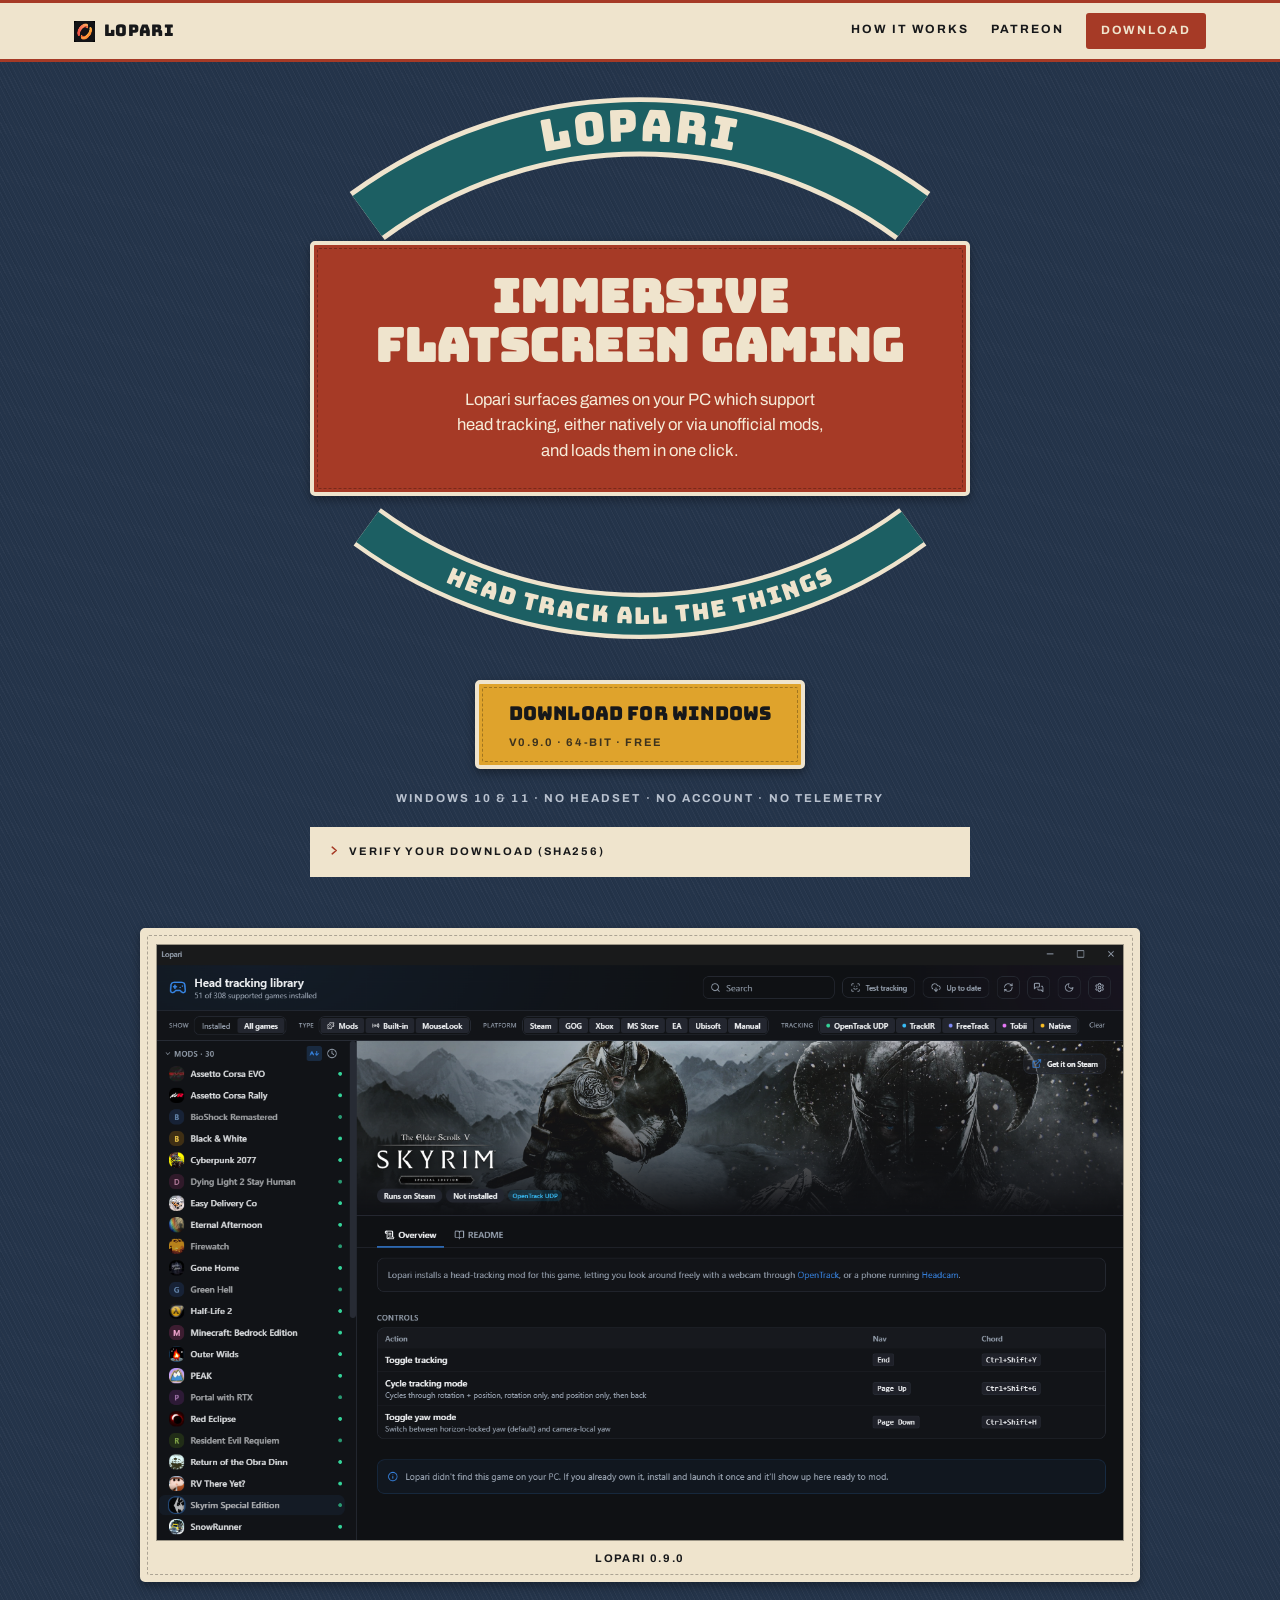
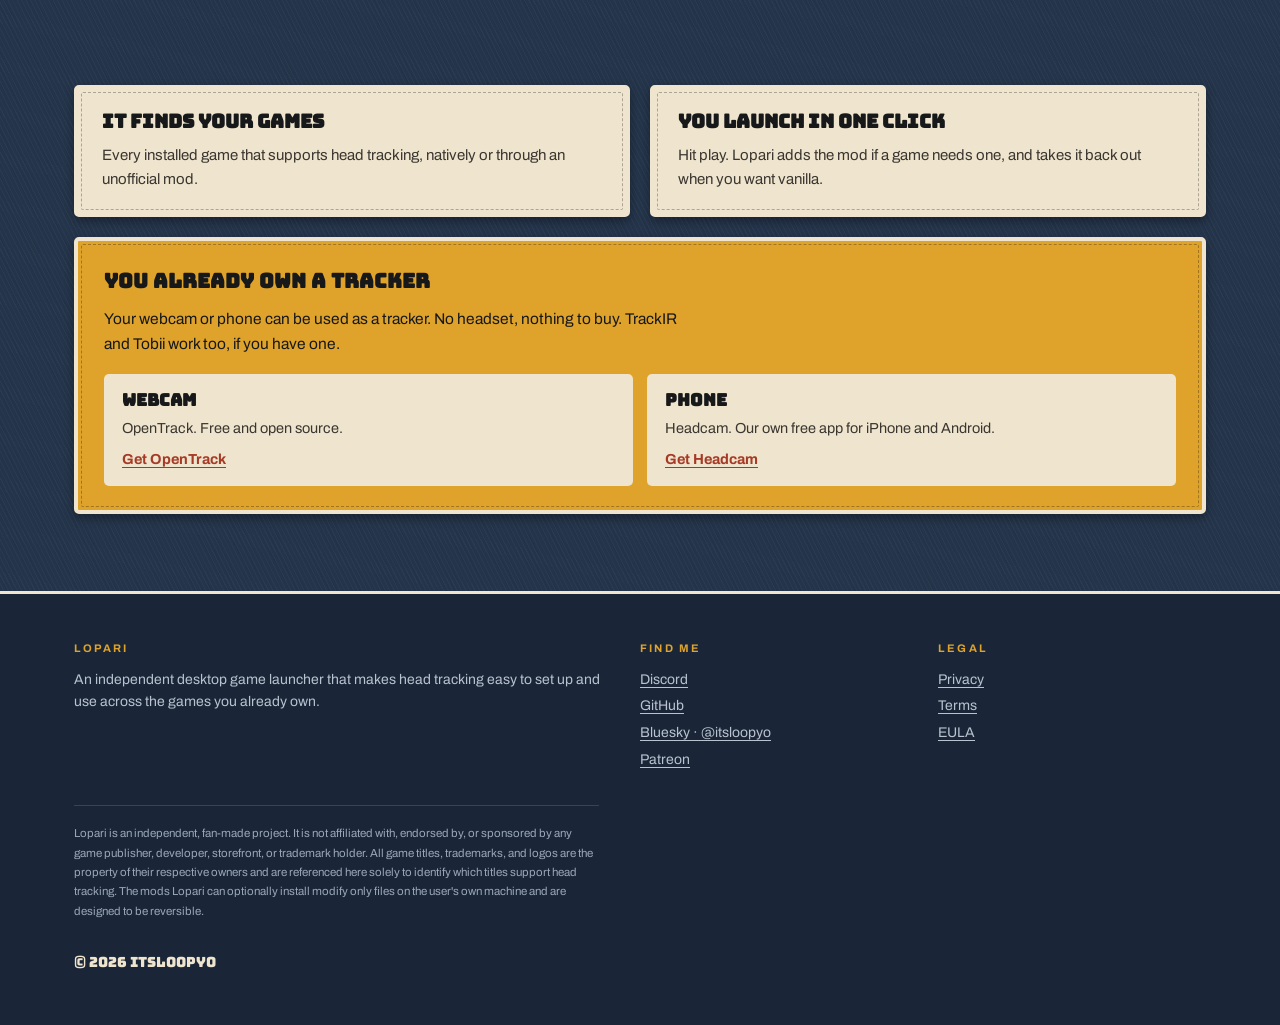
==== commit 85f92bea: "scripts: add a supported stores column, handle yanked releases, cover both with tests generate-readm" ====
--- a/index.html
+++ b/index.html
@@ -78,9 +78,9 @@
   <!-- HERO_DOWNLOAD:END -->
 
   <figure class="woven patch">
-    <img src="screenshot-hero.png" width="1319" height="981"
-         alt="The Lopari launcher: a sidebar of detected head-tracking games with Skyrim selected, showing its head-tracking controls and setup." />
-    <figcaption>Lopari 0.6.0</figcaption>
+    <img src="screenshot-hero.png" width="1524" height="938"
+         alt="The Lopari launcher: a sidebar of head-tracking games with Skyrim Special Edition selected, showing its head-tracking controls and keyboard shortcuts." />
+    <figcaption>Lopari 0.9.0</figcaption>
   </figure>
 </section>
 
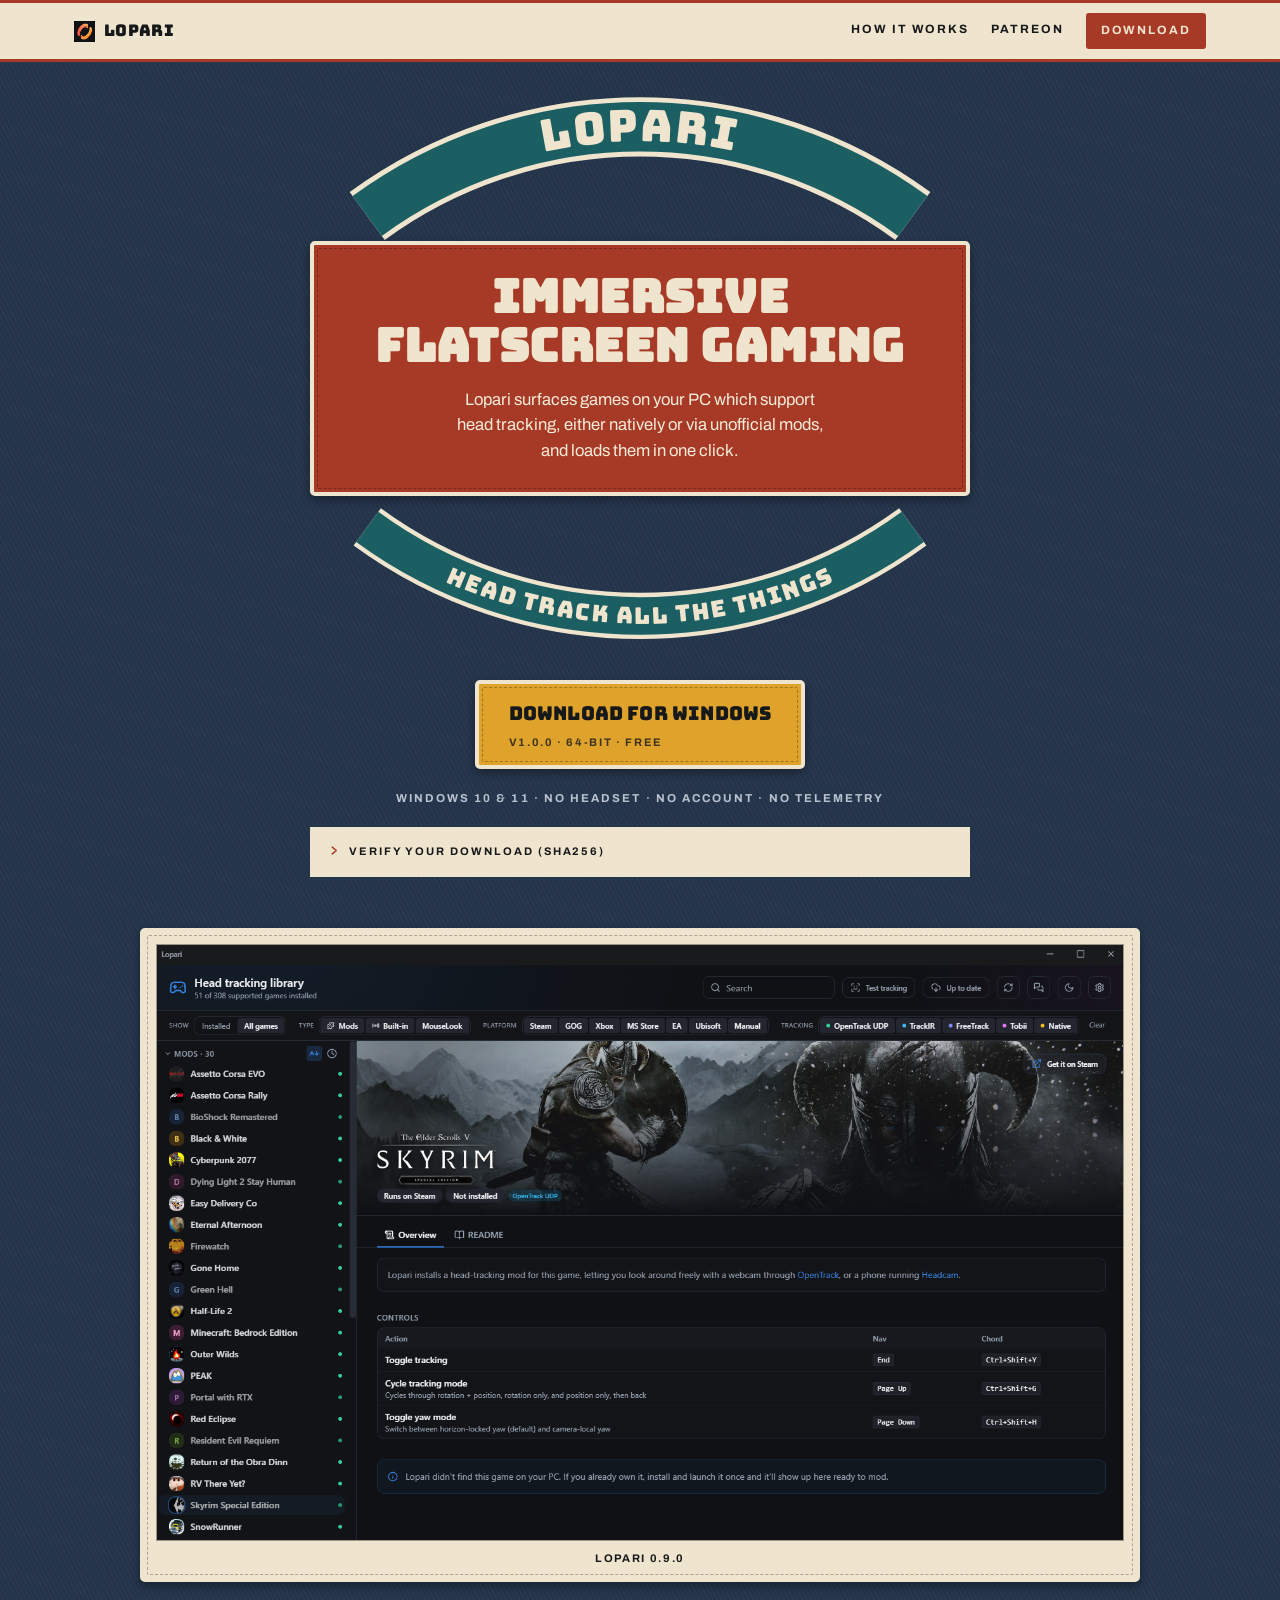
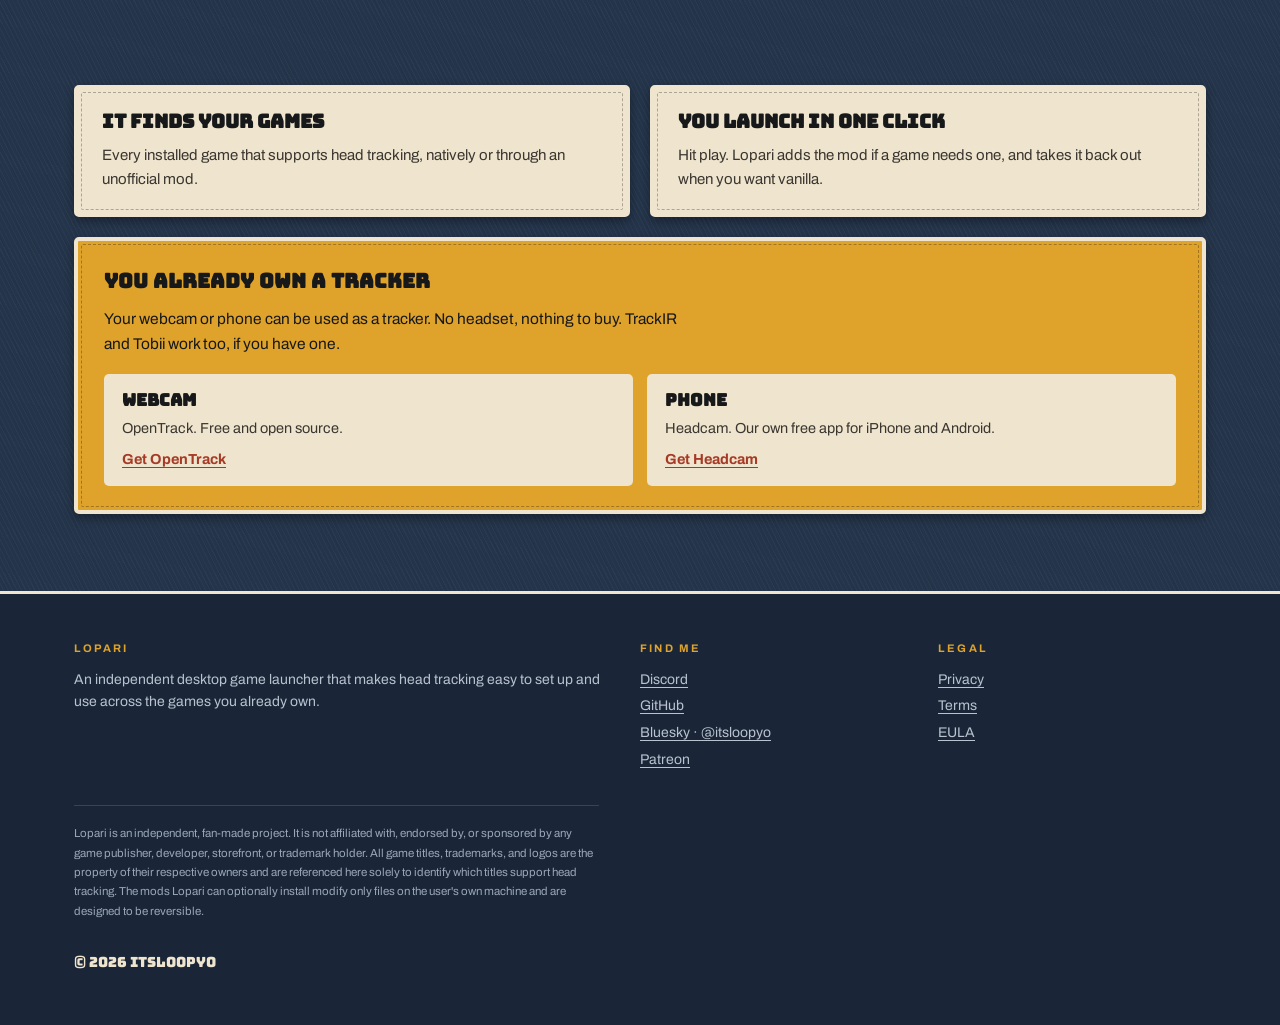
==== commit 4ae641bd: "release: surface Lopari v1.0.0 on the download section" ====
--- a/index.html
+++ b/index.html
@@ -11,6 +11,7 @@
 <meta name="theme-color" content="#24344a" />
 <link rel="icon" type="image/png" href="favicon.png" />
 <link rel="apple-touch-icon" href="favicon.png" />
+<link rel="alternate" type="application/atom+xml" title="New head tracking mods in Lopari" href="feed.xml" />
 <link rel="preload" href="fonts/bungee-latin.woff2" as="font" type="font/woff2" crossorigin />
 <link rel="preload" href="fonts/archivo-latin-var.woff2" as="font" type="font/woff2" crossorigin />
 <link rel="stylesheet" href="styles.css?v=3" />
@@ -29,7 +30,7 @@
       <a href="#how">How it works</a>
       <a href="https://patreon.com/itsloopyo" target="_blank" rel="noopener">Patreon</a>
       <!-- MAST_DOWNLOAD:START -->
-      <a class="action mast-cta" href="https://github.com/itsloopyo/lopari-releases/releases/download/v0.9.0/Lopari_0.9.0_x64-setup.exe">Download</a>
+      <a class="action mast-cta" href="https://github.com/itsloopyo/lopari-releases/releases/download/v1.0.0/Lopari_1.0.0_x64-setup.exe">Download</a>
       <!-- MAST_DOWNLOAD:END -->
     </nav>
   </div>
@@ -62,18 +63,18 @@
 
   <!-- HERO_DOWNLOAD:START -->
   <div class="hero-actions">
-    <a class="action" href="https://github.com/itsloopyo/lopari-releases/releases/download/v0.9.0/Lopari_0.9.0_x64-setup.exe">
+    <a class="action" href="https://github.com/itsloopyo/lopari-releases/releases/download/v1.0.0/Lopari_1.0.0_x64-setup.exe">
       <span class="action-main">Download for Windows</span>
-      <span class="action-sub">v0.9.0 · 64-bit · free</span>
+      <span class="action-sub">v1.0.0 · 64-bit · free</span>
     </a>
   </div>
   <p class="hero-spec">Windows 10 &amp; 11 · No headset · No account · No telemetry</p>
   <details class="download-verify">
     <summary>Verify your download (SHA256)</summary>
     <p>Optional. Confirm the installer matches what CI built:</p>
-    <pre><code>Get-FileHash .\Lopari_0.9.0_x64-setup.exe -Algorithm SHA256</code></pre>
+    <pre><code>Get-FileHash .\Lopari_1.0.0_x64-setup.exe -Algorithm SHA256</code></pre>
     <p>Expected digest for this release:</p>
-    <p><code class="sha-digest">f85d35b59770e29dcb3bbab6b9c775a1037b8c76df5f4f8a317cba353f2cf9d4</code></p>
+    <p><code class="sha-digest">ec29319f405abd0ba38e28c65372f70e2c707f1fa3ae53c483a579dca281ff3d</code></p>
   </details>
   <!-- HERO_DOWNLOAD:END -->
 
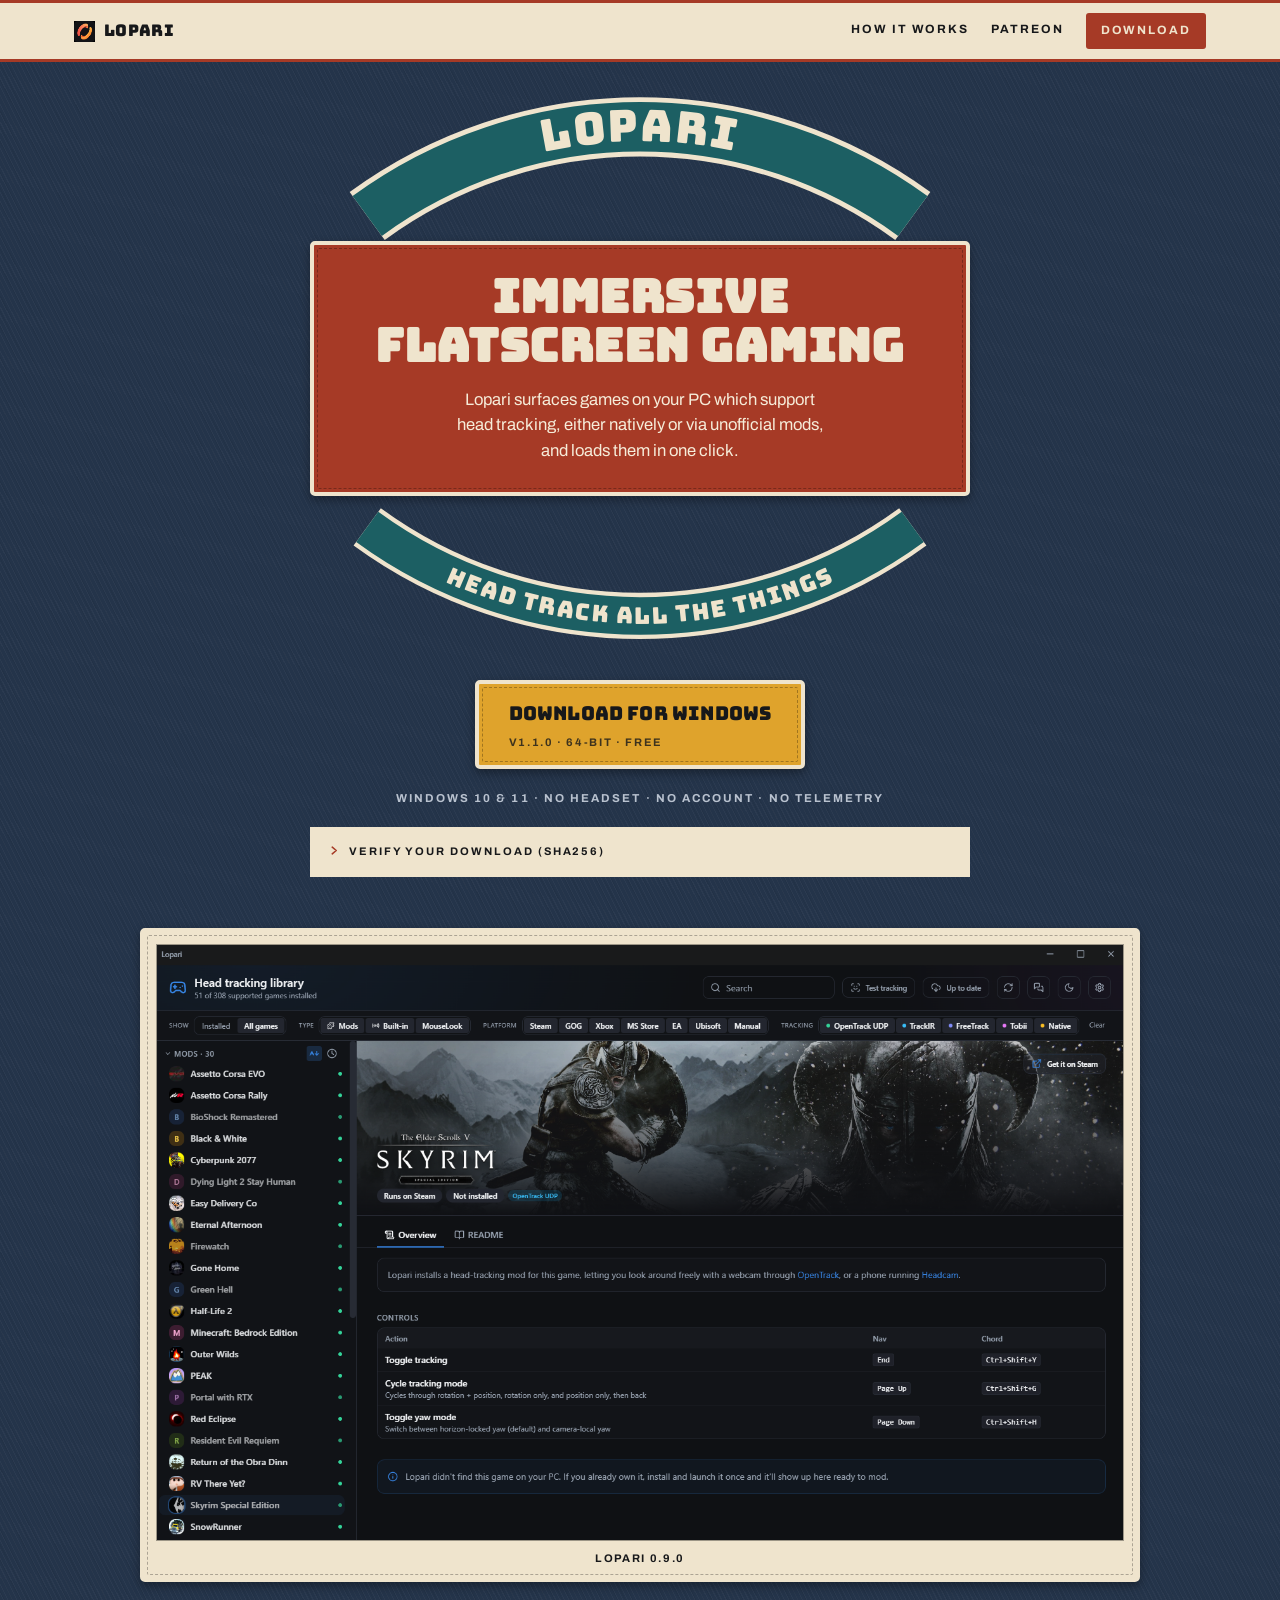
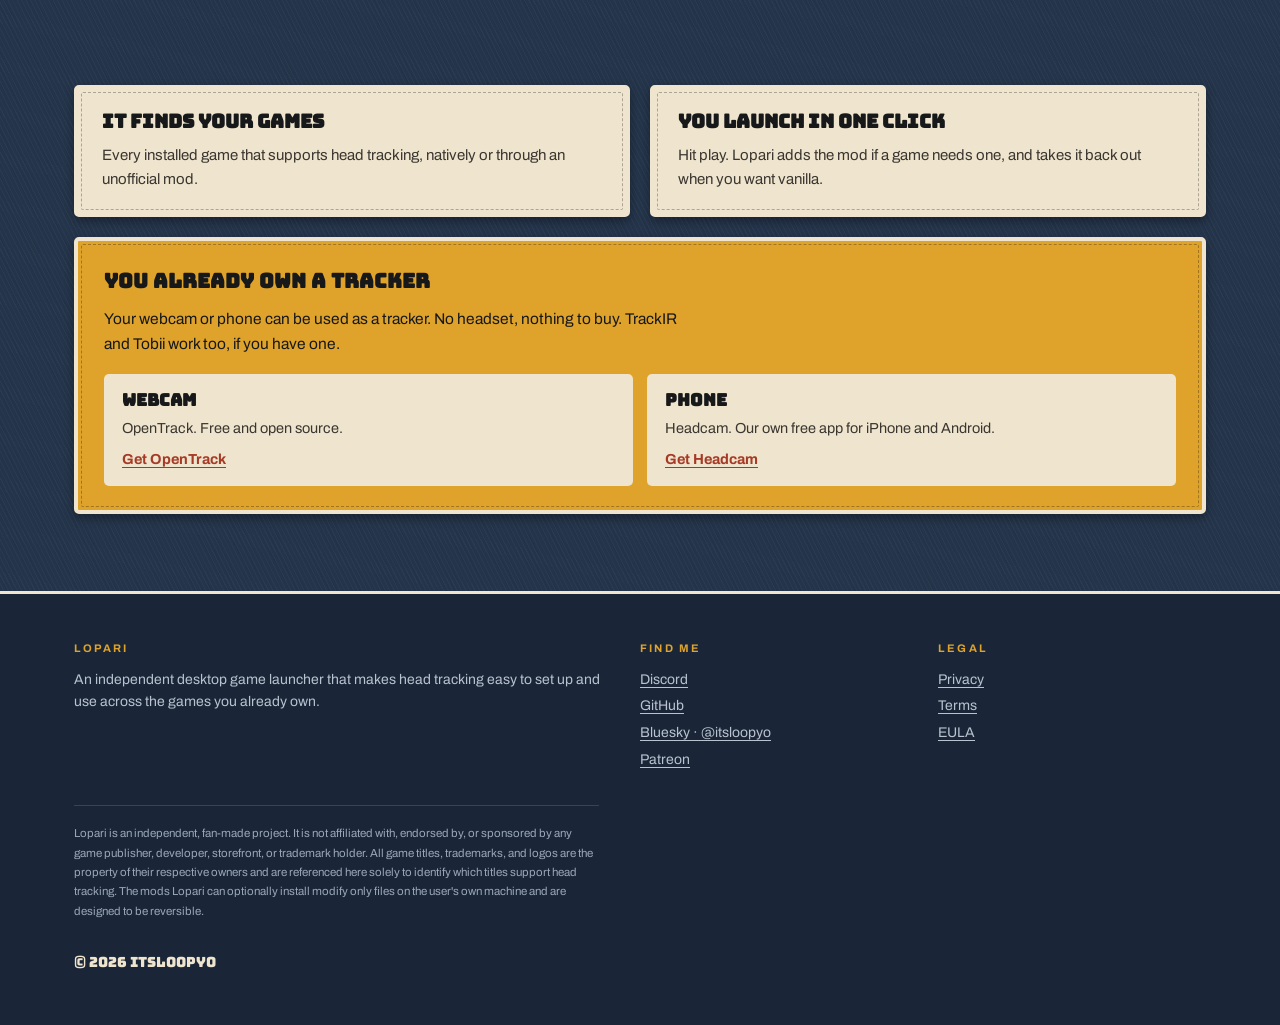
==== commit c1e2a123: "release: surface Lopari v1.1.0 on the download section" ====
--- a/index.html
+++ b/index.html
@@ -30,7 +30,7 @@
       <a href="#how">How it works</a>
       <a href="https://patreon.com/itsloopyo" target="_blank" rel="noopener">Patreon</a>
       <!-- MAST_DOWNLOAD:START -->
-      <a class="action mast-cta" href="https://github.com/itsloopyo/lopari-releases/releases/download/v1.0.0/Lopari_1.0.0_x64-setup.exe">Download</a>
+      <a class="action mast-cta" href="https://github.com/itsloopyo/lopari-releases/releases/download/v1.1.0/Lopari_1.1.0_x64-setup.exe">Download</a>
       <!-- MAST_DOWNLOAD:END -->
     </nav>
   </div>
@@ -63,18 +63,18 @@
 
   <!-- HERO_DOWNLOAD:START -->
   <div class="hero-actions">
-    <a class="action" href="https://github.com/itsloopyo/lopari-releases/releases/download/v1.0.0/Lopari_1.0.0_x64-setup.exe">
+    <a class="action" href="https://github.com/itsloopyo/lopari-releases/releases/download/v1.1.0/Lopari_1.1.0_x64-setup.exe">
       <span class="action-main">Download for Windows</span>
-      <span class="action-sub">v1.0.0 · 64-bit · free</span>
+      <span class="action-sub">v1.1.0 · 64-bit · free</span>
     </a>
   </div>
   <p class="hero-spec">Windows 10 &amp; 11 · No headset · No account · No telemetry</p>
   <details class="download-verify">
     <summary>Verify your download (SHA256)</summary>
     <p>Optional. Confirm the installer matches what CI built:</p>
-    <pre><code>Get-FileHash .\Lopari_1.0.0_x64-setup.exe -Algorithm SHA256</code></pre>
+    <pre><code>Get-FileHash .\Lopari_1.1.0_x64-setup.exe -Algorithm SHA256</code></pre>
     <p>Expected digest for this release:</p>
-    <p><code class="sha-digest">ec29319f405abd0ba38e28c65372f70e2c707f1fa3ae53c483a579dca281ff3d</code></p>
+    <p><code class="sha-digest">51bbd0a69f5b2c0474f2ba82f60ae0f985c9f8160439fea620d3d6a18ece827b</code></p>
   </details>
   <!-- HERO_DOWNLOAD:END -->
 
